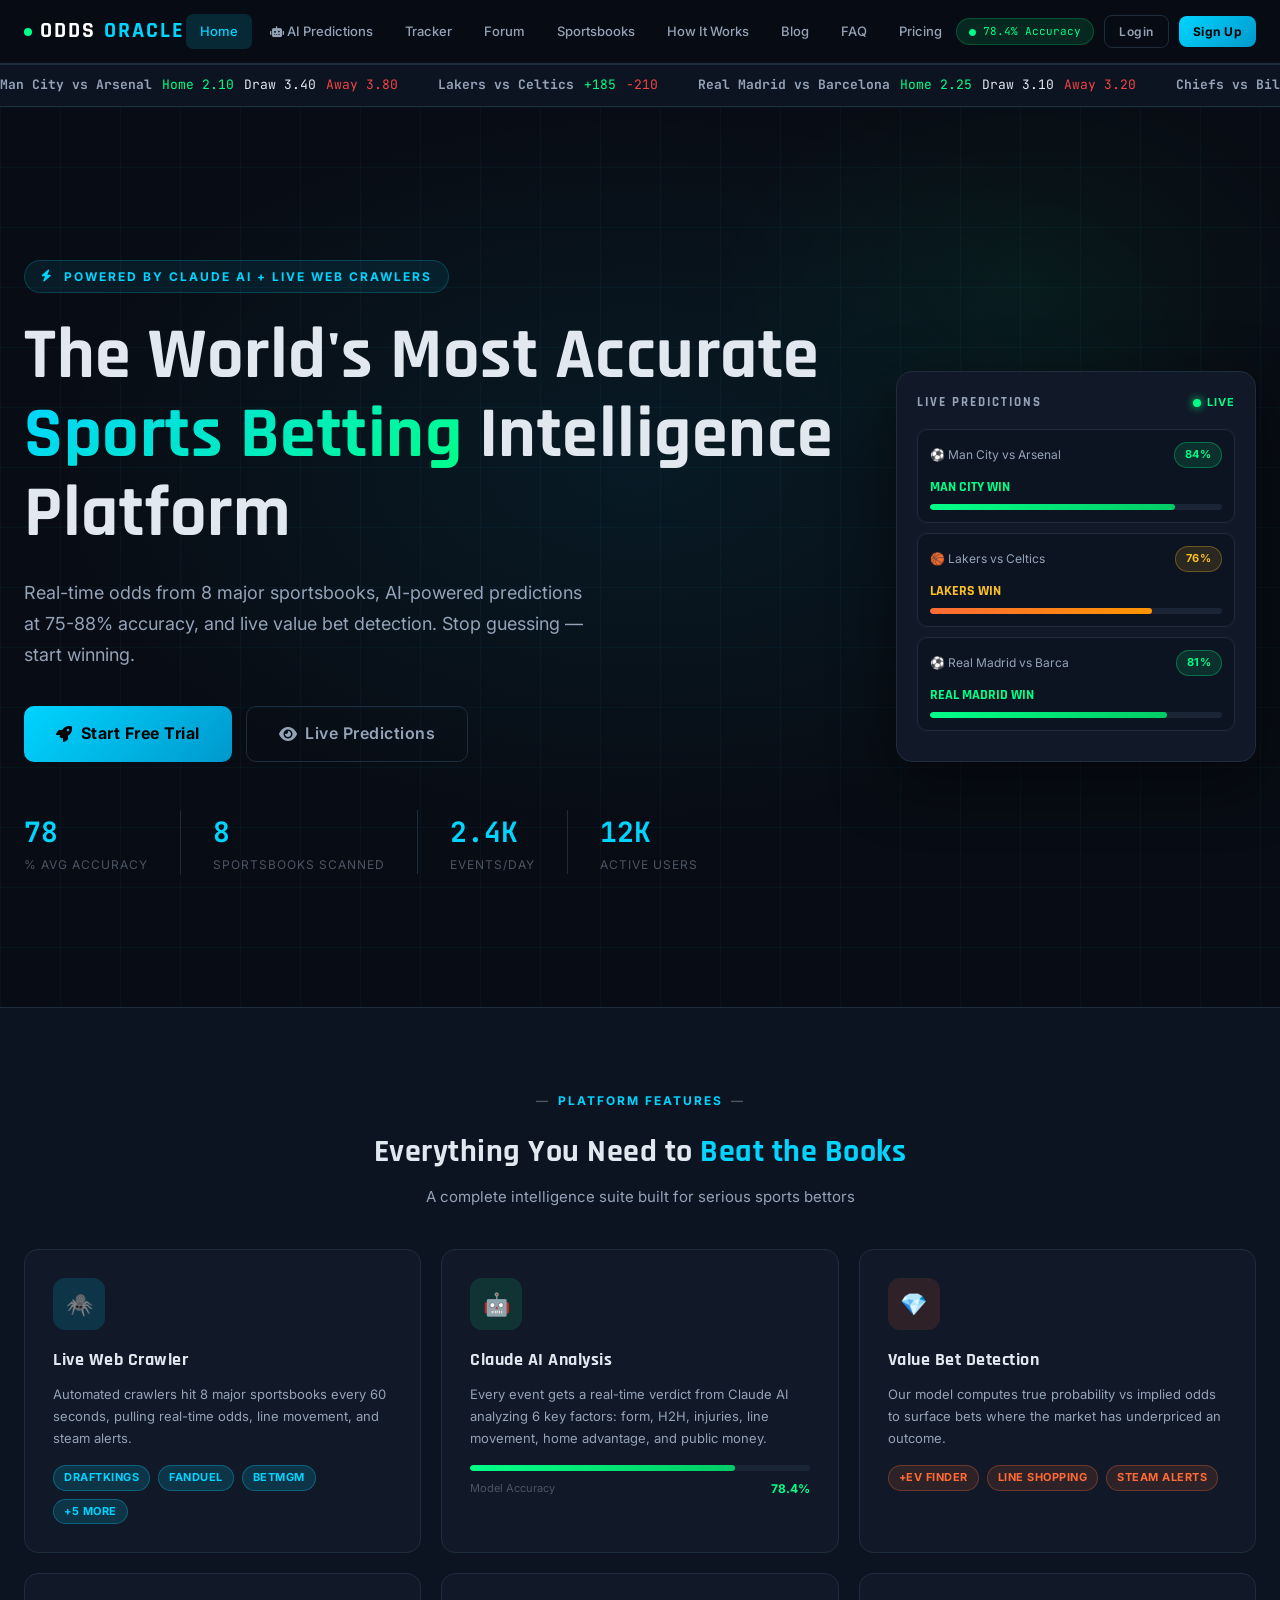
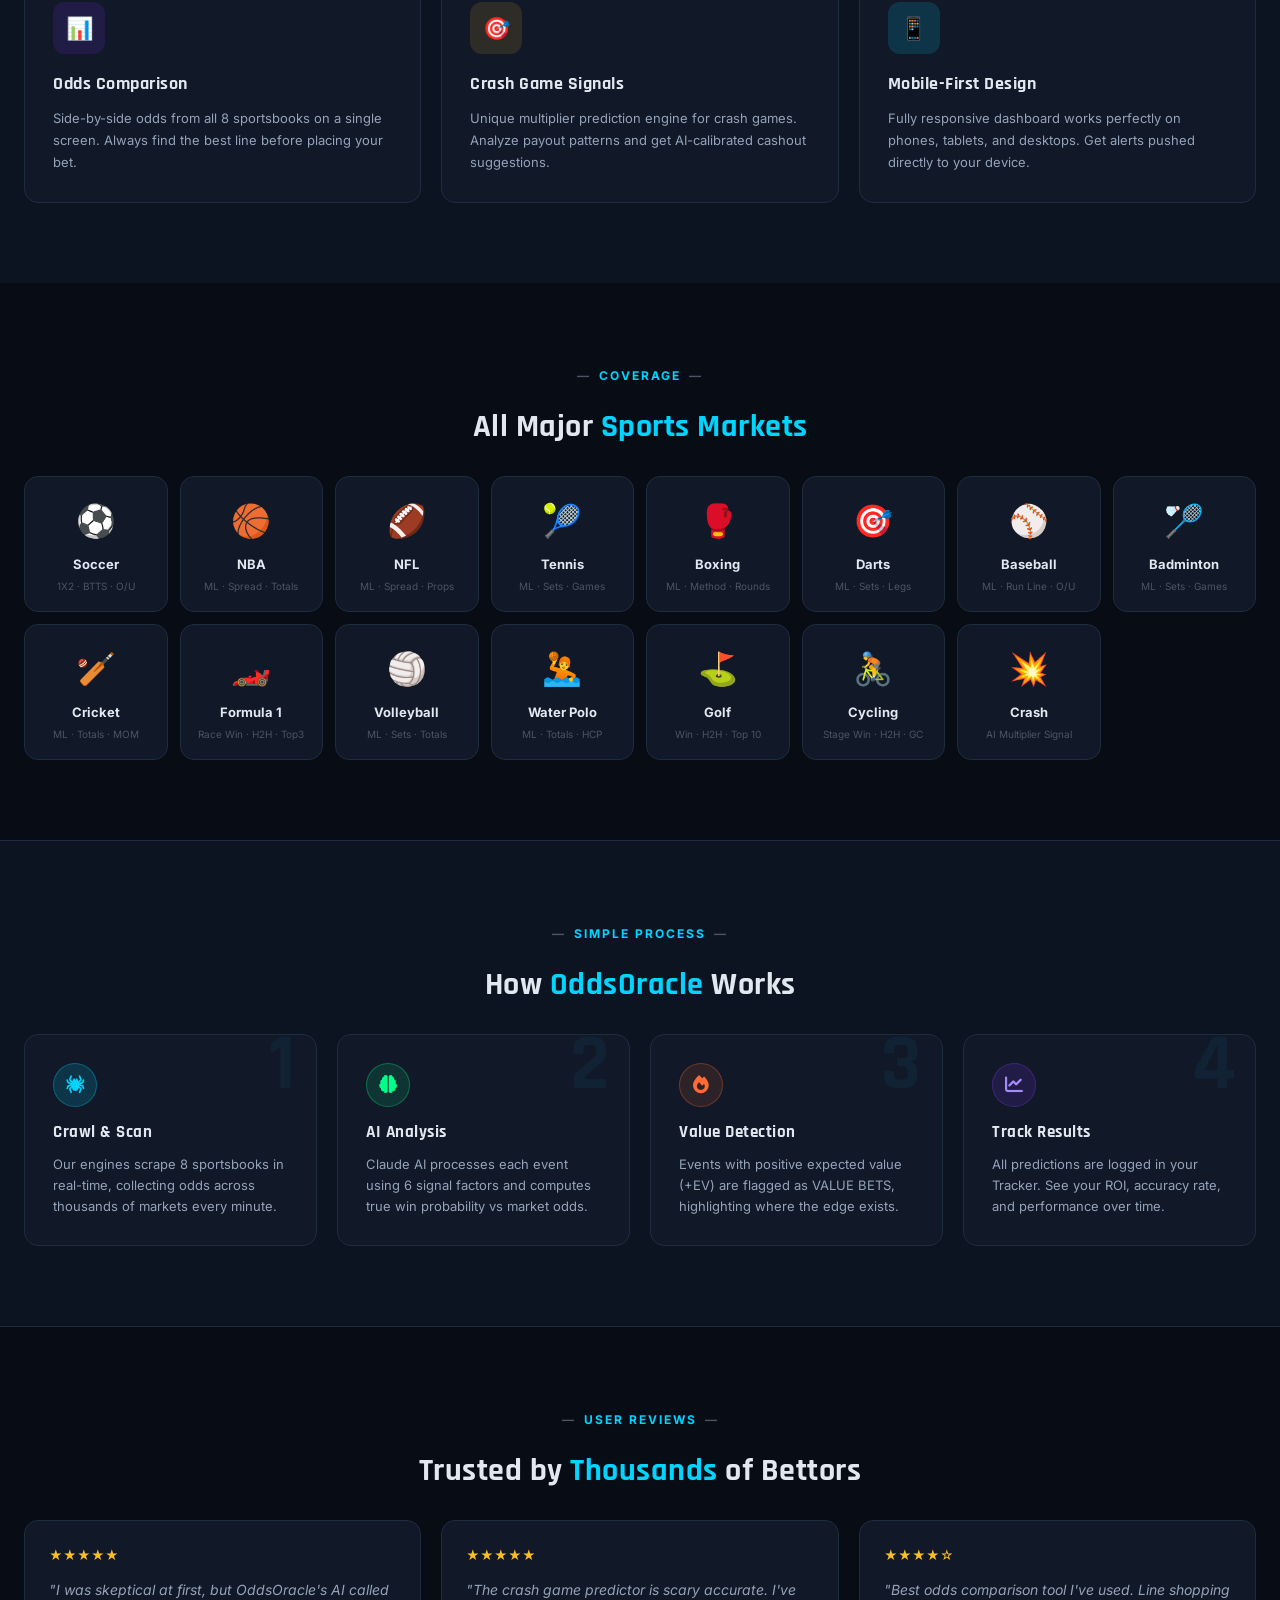
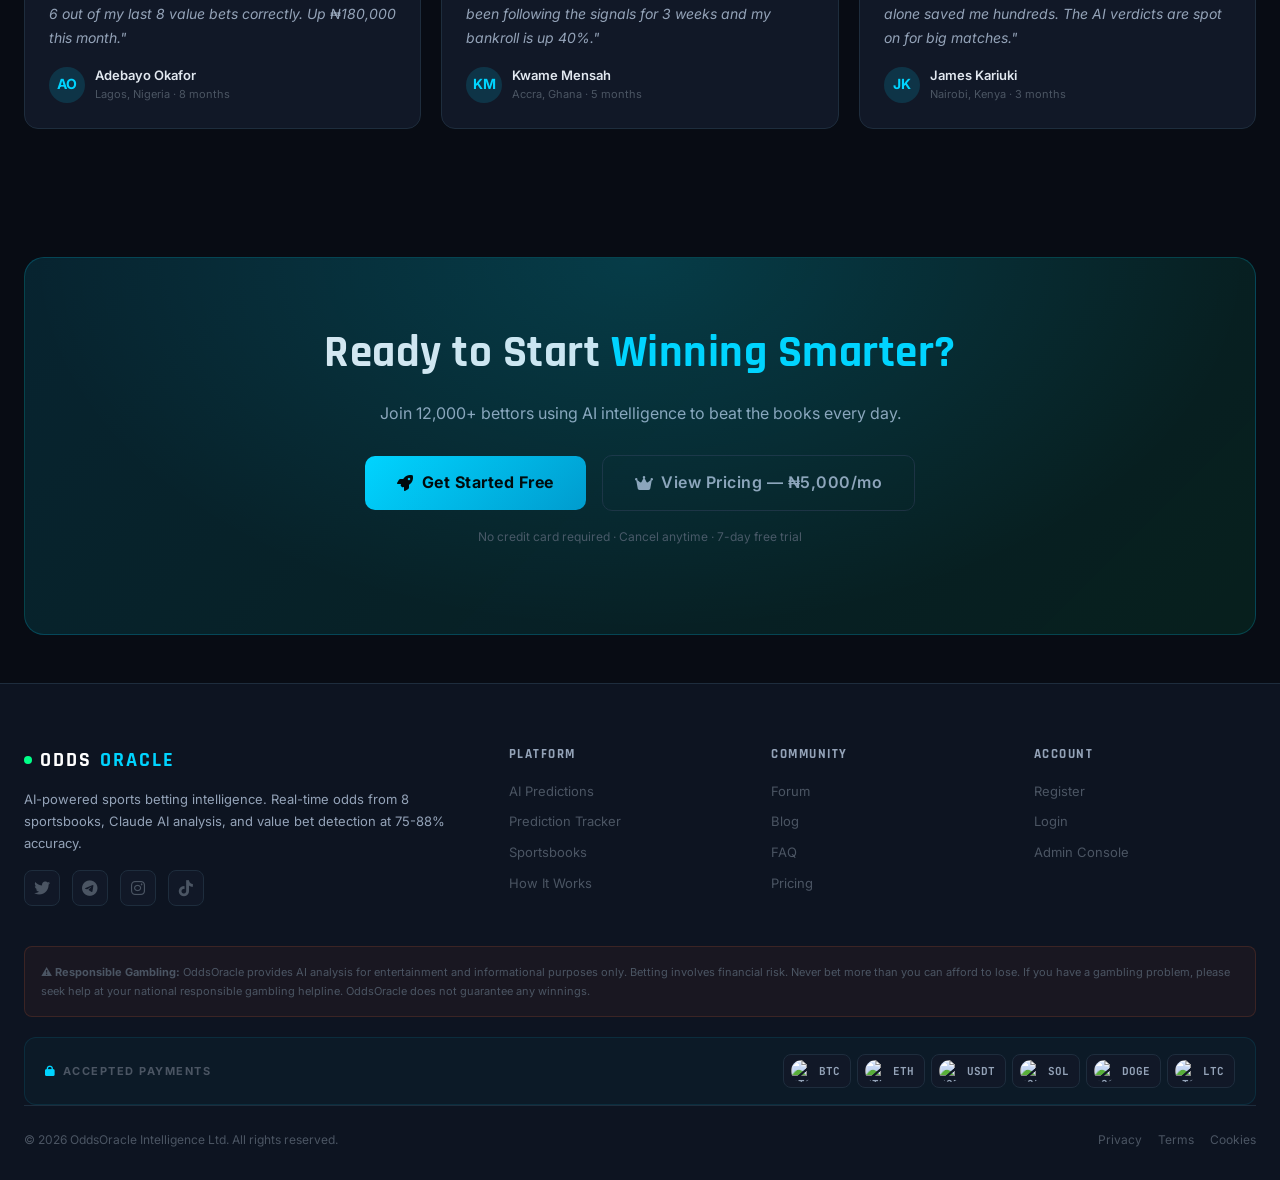
==== index.html @ 6434d341 "Initial release: OddsOracle AI Sports Betting Intelligence Dashboard Made-with: Cursor" ====
<!DOCTYPE html>
<html lang="en">
<head>
<meta charset="UTF-8"/>
<meta name="viewport" content="width=device-width, initial-scale=1.0"/>
<title>OddsOracle — AI Sports Betting Intelligence</title>
<link rel="stylesheet" href="css/style.css"/>
<link rel="stylesheet" href="https://cdnjs.cloudflare.com/ajax/libs/font-awesome/6.5.0/css/all.min.css"/>
<style>
/* Hero */
.hero { min-height: 100vh; display: flex; flex-direction: column; justify-content: center; padding: 80px 0 60px; position: relative; overflow: hidden; }
.hero-bg { position: absolute; inset: 0; background: radial-gradient(ellipse 70% 60% at 50% 40%, rgba(0,212,255,0.07) 0%, transparent 70%), radial-gradient(ellipse 40% 40% at 80% 20%, rgba(0,255,136,0.05) 0%, transparent 60%); pointer-events: none; }
.hero-grid-lines { position: absolute; inset: 0; background-image: linear-gradient(rgba(0,212,255,0.04) 1px, transparent 1px), linear-gradient(90deg, rgba(0,212,255,0.04) 1px, transparent 1px); background-size: 60px 60px; pointer-events: none; }
.hero-content { position: relative; z-index: 2; max-width: 820px; }
.hero-eyebrow { display: inline-flex; align-items: center; gap: 10px; padding: 6px 16px; background: rgba(0,212,255,0.08); border: 1px solid rgba(0,212,255,0.2); border-radius: 20px; font-size: 12px; font-weight: 700; letter-spacing: 2px; text-transform: uppercase; color: var(--accent-cyan); margin-bottom: 24px; }
.hero h1 { font-size: clamp(2.5rem, 7vw, 4.5rem); line-height: 1.1; margin-bottom: 24px; }
.hero h1 span { background: linear-gradient(135deg, var(--accent-cyan), var(--accent-green)); -webkit-background-clip: text; -webkit-text-fill-color: transparent; background-clip: text; }
.hero p { font-size: 18px; color: var(--text-secondary); max-width: 560px; margin-bottom: 36px; line-height: 1.7; }
.hero-actions { display: flex; gap: 14px; flex-wrap: wrap; }
.hero-stats { display: flex; gap: 32px; margin-top: 48px; flex-wrap: wrap; }
.hero-stat-val { font-family: 'JetBrains Mono', monospace; font-size: 28px; font-weight: 700; color: var(--accent-cyan); }
.hero-stat-lbl { font-size: 12px; color: var(--text-muted); text-transform: uppercase; letter-spacing: 1px; }
.hero-visual { position: absolute; right: -20px; top: 50%; transform: translateY(-50%); width: 480px; z-index: 1; }
@media (max-width: 1100px) { .hero-visual { display: none; } }

/* Live odds ticker card */
.odds-float-card { background: var(--bg-card); border: 1px solid var(--border); border-radius: 12px; padding: 16px; margin-bottom: 12px; }
.odds-float-card .match { font-size: 13px; font-weight: 600; margin-bottom: 8px; }
.odds-row { display: flex; gap: 8px; }
.odds-btn-mini { flex: 1; text-align: center; padding: 6px; border-radius: 6px; background: var(--bg-secondary); border: 1px solid var(--border); font-family: 'JetBrains Mono', monospace; font-size: 12px; cursor: pointer; transition: var(--transition); }
.odds-btn-mini.best { border-color: var(--accent-green); color: var(--accent-green); background: var(--accent-green-dim); }

/* Feature cards */
.feature-card { background: var(--bg-card); border: 1px solid var(--border); border-radius: 14px; padding: 28px; transition: var(--transition); }
.feature-card:hover { border-color: var(--accent-cyan); transform: translateY(-4px); box-shadow: 0 8px 30px rgba(0,212,255,0.1); }
.feature-icon { width: 52px; height: 52px; border-radius: 12px; display: flex; align-items: center; justify-content: center; font-size: 22px; margin-bottom: 16px; }
.feature-card h3 { font-size: 18px; margin-bottom: 8px; }
.feature-card p { font-size: 13px; color: var(--text-secondary); line-height: 1.7; }

/* How it works steps */
.step-card { background: var(--bg-card); border: 1px solid var(--border); border-radius: 14px; padding: 28px; position: relative; overflow: hidden; transition: var(--transition); }
.step-card:hover { border-color: var(--border-bright); }
.step-num { position: absolute; top: -10px; right: 20px; font-family: 'Rajdhani', sans-serif; font-size: 80px; font-weight: 700; color: rgba(0,212,255,0.06); line-height: 1; pointer-events: none; }
.step-card h3 { font-size: 17px; margin: 12px 0 8px; }
.step-card p { font-size: 13px; color: var(--text-secondary); }

/* Testimonials */
.testi-card { background: var(--bg-card); border: 1px solid var(--border); border-radius: 14px; padding: 24px; }
.testi-stars { color: var(--accent-yellow); font-size: 13px; margin-bottom: 12px; }
.testi-text { font-size: 14px; color: var(--text-secondary); line-height: 1.7; margin-bottom: 16px; font-style: italic; }
.testi-author { display: flex; align-items: center; gap: 10px; }
.testi-avatar { width: 36px; height: 36px; border-radius: 50%; display: flex; align-items: center; justify-content: center; font-size: 14px; font-weight: 700; background: var(--accent-cyan-dim); color: var(--accent-cyan); }
.testi-name { font-size: 13px; font-weight: 600; }
.testi-sub { font-size: 11px; color: var(--text-muted); }

/* CTA banner */
.cta-banner { background: linear-gradient(135deg, rgba(0,212,255,0.12), rgba(0,255,136,0.08)); border: 1px solid rgba(0,212,255,0.2); border-radius: 20px; padding: 60px 40px; text-align: center; position: relative; overflow: hidden; }
.cta-banner::before { content: ''; position: absolute; inset: 0; background: radial-gradient(ellipse at 50% 0%, rgba(0,212,255,0.15), transparent 70%); pointer-events: none; }
.cta-banner h2 { font-size: clamp(1.8rem, 4vw, 2.8rem); margin-bottom: 12px; }
.cta-banner p { color: var(--text-secondary); font-size: 16px; margin-bottom: 28px; }

/* ── Mobile responsive for homepage ── */
@media (max-width: 768px) {
  .hero { min-height: auto; padding: 80px 0 40px; }
  .hero p { font-size: 15px; }
  .hero-stats { gap: 16px; margin-top: 32px; }
  .hero-stat-val { font-size: 22px; }
  .hero-visual { display: none !important; }
  .cta-banner { padding: 40px 20px !important; border-radius: 14px; }
  .feature-card { padding: 20px; }
}
@media (max-width: 480px) {
  .hero { padding: 72px 0 32px; }
  .hero h1 { font-size: clamp(1.8rem, 8vw, 2.4rem); }
  .hero p { font-size: 14px; margin-bottom: 24px; }
  .hero-stats { grid-template-columns: repeat(2,1fr); display: grid; gap: 12px; margin-top: 24px; }
  .hero-stat-val { font-size: 20px; }
  .hero-stat-lbl { font-size: 10px; }
  .hero-eyebrow { font-size: 10px; padding: 5px 12px; }
  .cta-banner { padding: 28px 14px !important; }
  .feature-card { padding: 16px; }
  .feature-icon { width: 44px; height: 44px; font-size: 18px; }
  .feature-card h3 { font-size: 15px; }
  .step-card { padding: 20px; }
  .step-num { font-size: 60px; }
}
</style>
</head>
<body>

<!-- NAVBAR -->
<nav class="navbar">
  <div class="navbar-inner">
    <a href="index.html" class="logo"><div class="logo-dot"></div>ODDS<span>ORACLE</span></a>
    <div class="nav-links" id="navLinks">
      <a href="index.html" class="nav-link active">Home</a>
      <a href="predictions.html" class="nav-link"><i class="fa fa-robot" style="font-size:11px"></i> AI Predictions</a>
      <a href="tracker.html" class="nav-link">Tracker</a>
      <a href="forum.html" class="nav-link">Forum</a>
      <a href="sportsbooks.html" class="nav-link">Sportsbooks</a>
      <a href="how-it-works.html" class="nav-link">How It Works</a>
      <a href="blog.html" class="nav-link">Blog</a>
      <a href="faq.html" class="nav-link">FAQ</a>
      <div style="margin-top:8px;padding-top:8px;border-top:1px solid var(--border);display:flex;gap:8px;padding:10px 14px 4px" class="hide-desktop">
        <a href="login.html" class="btn btn-ghost btn-sm" style="flex:1;justify-content:center">Login</a>
        <a href="register.html" class="btn btn-primary btn-sm" style="flex:1;justify-content:center">Sign Up</a>
      </div>      <a href="payment.html" class="nav-link">Pricing</a>
    </div>
    <div class="nav-actions">
      <span class="nav-ticker"><i class="fa fa-circle" style="font-size:7px;color:var(--accent-green)"></i> 78.4% Accuracy</span>
      <a href="login.html" class="btn btn-ghost btn-sm">Login</a>
      <a href="register.html" class="btn btn-primary btn-sm">Sign Up</a>
      <div class="hamburger" id="hamburger"><span></span><span></span><span></span></div>
    </div>
  </div>
</nav>

<!-- LIVE TICKER -->
<div class="ticker-wrap" style="margin-top:64px">
  <div class="ticker-inner" id="ticker">
    <span class="ticker-item"><b style="color:var(--text-secondary)">Man City vs Arsenal</b> <span class="ticker-up">Home 2.10</span> <span>Draw 3.40</span> <span class="ticker-down">Away 3.80</span></span>
    <span class="ticker-item"><b style="color:var(--text-secondary)">Lakers vs Celtics</b> <span class="ticker-up">+185</span> <span class="ticker-down">-210</span></span>
    <span class="ticker-item"><b style="color:var(--text-secondary)">Real Madrid vs Barcelona</b> <span class="ticker-up">Home 2.25</span> <span>Draw 3.10</span> <span class="ticker-down">Away 3.20</span></span>
    <span class="ticker-item"><b style="color:var(--text-secondary)">Chiefs vs Bills</b> <span class="ticker-up">-145</span> <span class="ticker-down">+125</span></span>
    <span class="ticker-item"><b style="color:var(--text-secondary)">Djokovic vs Alcaraz</b> <span class="ticker-up">1.62</span> <span class="ticker-down">2.38</span></span>
    <span class="ticker-item">⚡ <span style="color:var(--accent-yellow)">VALUE BET DETECTED</span> Bayern Munich +220</span>
    <span class="ticker-item"><b style="color:var(--text-secondary)">Man City vs Arsenal</b> <span class="ticker-up">Home 2.10</span> <span>Draw 3.40</span> <span class="ticker-down">Away 3.80</span></span>
    <span class="ticker-item"><b style="color:var(--text-secondary)">Lakers vs Celtics</b> <span class="ticker-up">+185</span> <span class="ticker-down">-210</span></span>
  </div>
</div>

<!-- HERO -->
<section class="hero">
  <div class="hero-bg"></div>
  <div class="hero-grid-lines"></div>
  <div class="container" style="position:relative;z-index:2">
    <div style="display:grid;grid-template-columns:1fr auto;gap:60px;align-items:center">
      <div class="hero-content">
        <div class="hero-eyebrow"><i class="fa fa-bolt"></i> Powered by Claude AI + Live Web Crawlers</div>
        <h1>The World's Most Accurate <span>Sports Betting</span> Intelligence Platform</h1>
        <p>Real-time odds from 8 major sportsbooks, AI-powered predictions at 75-88% accuracy, and live value bet detection. Stop guessing — start winning.</p>
        <div class="hero-actions">
          <a href="register.html" class="btn btn-primary btn-lg"><i class="fa fa-rocket"></i> Start Free Trial</a>
          <a href="predictions.html" class="btn btn-ghost btn-lg"><i class="fa fa-eye"></i> Live Predictions</a>
        </div>
        <div class="hero-stats">
          <div>
            <div class="hero-stat-val" id="statAccuracy">78</div>
            <div class="hero-stat-lbl">% Avg Accuracy</div>
          </div>
          <div style="border-left:1px solid var(--border);padding-left:32px">
            <div class="hero-stat-val" id="statBooks">8</div>
            <div class="hero-stat-lbl">Sportsbooks Scanned</div>
          </div>
          <div style="border-left:1px solid var(--border);padding-left:32px">
            <div class="hero-stat-val" id="statEvents">2.4K</div>
            <div class="hero-stat-lbl">Events/Day</div>
          </div>
          <div style="border-left:1px solid var(--border);padding-left:32px">
            <div class="hero-stat-val" id="statUsers">12K</div>
            <div class="hero-stat-lbl">Active Users</div>
          </div>
        </div>
      </div>

      <!-- Mini dashboard preview -->
      <div style="width:360px;flex-shrink:0" class="reveal" id="heroVisual">
        <div style="background:var(--bg-card);border:1px solid var(--border);border-radius:16px;padding:20px;box-shadow:0 20px 60px rgba(0,0,0,0.5)">
          <div class="flex-between mb-16">
            <span style="font-family:'Rajdhani',sans-serif;font-size:13px;font-weight:700;letter-spacing:2px;color:var(--text-secondary)">LIVE PREDICTIONS</span>
            <span class="live-badge"><span class="live-dot"></span> LIVE</span>
          </div>
          <div id="miniPredictions">
            <!-- filled by JS -->
          </div>
        </div>
      </div>
    </div>
  </div>
</section>

<!-- FEATURES -->
<section class="section" style="background:var(--bg-secondary);border-top:1px solid var(--border)">
  <div class="container">
    <div class="text-center mb-24">
      <div class="hero-tag">Platform Features</div>
      <h2 class="section-title">Everything You Need to <span class="text-cyan">Beat the Books</span></h2>
      <p class="section-subtitle">A complete intelligence suite built for serious sports bettors</p>
    </div>
    <div class="grid-3 reveal">
      <div class="feature-card">
        <div class="feature-icon" style="background:var(--accent-cyan-dim);color:var(--accent-cyan)">🕷️</div>
        <h3>Live Web Crawler</h3>
        <p>Automated crawlers hit 8 major sportsbooks every 60 seconds, pulling real-time odds, line movement, and steam alerts.</p>
        <div class="mt-16 flex gap-8" style="flex-wrap:wrap">
          <span class="badge badge-cyan">DraftKings</span>
          <span class="badge badge-cyan">FanDuel</span>
          <span class="badge badge-cyan">BetMGM</span>
          <span class="badge badge-cyan">+5 more</span>
        </div>
      </div>
      <div class="feature-card">
        <div class="feature-icon" style="background:var(--accent-green-dim);color:var(--accent-green)">🤖</div>
        <h3>Claude AI Analysis</h3>
        <p>Every event gets a real-time verdict from Claude AI analyzing 6 key factors: form, H2H, injuries, line movement, home advantage, and public money.</p>
        <div class="mt-16"><div class="progress-track"><div class="progress-fill progress-green" style="width:78%"></div></div><div class="flex-between mt-8"><span style="font-size:11px;color:var(--text-muted)">Model Accuracy</span><span style="font-size:12px;font-weight:700;color:var(--accent-green)">78.4%</span></div></div>
      </div>
      <div class="feature-card">
        <div class="feature-icon" style="background:var(--accent-orange-dim);color:var(--accent-orange)">💎</div>
        <h3>Value Bet Detection</h3>
        <p>Our model computes true probability vs implied odds to surface bets where the market has underpriced an outcome.</p>
        <div class="mt-16 flex gap-8 flex-wrap">
          <span class="badge badge-orange">+EV Finder</span>
          <span class="badge badge-orange">Line Shopping</span>
          <span class="badge badge-orange">Steam Alerts</span>
        </div>
      </div>
      <div class="feature-card">
        <div class="feature-icon" style="background:rgba(124,58,237,0.15);color:#a78bfa">📊</div>
        <h3>Odds Comparison</h3>
        <p>Side-by-side odds from all 8 sportsbooks on a single screen. Always find the best line before placing your bet.</p>
      </div>
      <div class="feature-card">
        <div class="feature-icon" style="background:rgba(251,191,36,0.12);color:var(--accent-yellow)">🎯</div>
        <h3>Crash Game Signals</h3>
        <p>Unique multiplier prediction engine for crash games. Analyze payout patterns and get AI-calibrated cashout suggestions.</p>
      </div>
      <div class="feature-card">
        <div class="feature-icon" style="background:var(--accent-cyan-dim);color:var(--accent-cyan)">📱</div>
        <h3>Mobile-First Design</h3>
        <p>Fully responsive dashboard works perfectly on phones, tablets, and desktops. Get alerts pushed directly to your device.</p>
      </div>
    </div>
  </div>
</section>

<!-- SUPPORTED SPORTS -->
<section class="section">
  <div class="container">
    <div class="text-center mb-24">
      <div class="hero-tag">Coverage</div>
      <h2 class="section-title">All Major <span class="text-cyan">Sports Markets</span></h2>
    </div>
    <div style="display:grid;grid-template-columns:repeat(auto-fill,minmax(130px,1fr));gap:12px" class="reveal" id="sportsGrid"></div>
    <script>
    (function(){
      const sports = [
        { icon:'⚽', name:'Soccer',    markets:'1X2 · BTTS · O/U',    accent:'var(--accent-cyan)'   },
        { icon:'🏀', name:'NBA',       markets:'ML · Spread · Totals', accent:'var(--accent-cyan)'   },
        { icon:'🏈', name:'NFL',       markets:'ML · Spread · Props',  accent:'var(--accent-cyan)'   },
        { icon:'🎾', name:'Tennis',    markets:'ML · Sets · Games',    accent:'var(--accent-cyan)'   },
        { icon:'🥊', name:'Boxing',    markets:'ML · Method · Rounds', accent:'var(--accent-orange)' },
        { icon:'🎯', name:'Darts',     markets:'ML · Sets · Legs',     accent:'var(--accent-cyan)'   },
        { icon:'⚾', name:'Baseball',  markets:'ML · Run Line · O/U',  accent:'var(--accent-cyan)'   },
        { icon:'🏸', name:'Badminton', markets:'ML · Sets · Games',    accent:'var(--accent-green)'  },
        { icon:'🏏', name:'Cricket',   markets:'ML · Totals · MOM',    accent:'var(--accent-green)'  },
        { icon:'🏎️', name:'Formula 1', markets:'Race Win · H2H · Top3',accent:'var(--accent-orange)' },
        { icon:'🏐', name:'Volleyball',markets:'ML · Sets · Totals',   accent:'var(--accent-cyan)'   },
        { icon:'🤽', name:'Water Polo',markets:'ML · Totals · HCP',    accent:'var(--accent-cyan)'   },
        { icon:'⛳', name:'Golf',      markets:'Win · H2H · Top 10',   accent:'var(--accent-green)'  },
        { icon:'🚴', name:'Cycling',   markets:'Stage Win · H2H · GC', accent:'var(--accent-cyan)'   },
        { icon:'💥', name:'Crash',     markets:'AI Multiplier Signal', accent:'var(--accent-orange)' },
      ];
      const el = document.getElementById('sportsGrid');
      sports.forEach(s => {
        el.innerHTML += `<div class="sport-card-item" data-accent="${s.accent}"
          style="background:var(--bg-card);border:1px solid var(--border);border-radius:14px;
                 padding:18px 12px;text-align:center;cursor:default;
                 transition:all 0.28s cubic-bezier(0.34,1.56,0.64,1)"
          onmouseover="this.style.borderColor='${s.accent}';this.style.transform='translateY(-6px) scale(1.04)';this.style.boxShadow='0 14px 36px -8px '+('${s.accent}').replace(')',',0.28)').replace('var','rgba').replace('(--accent','(0,212,255');this.style.background='color-mix(in srgb,${s.accent} 6%,var(--bg-card))'"
          onmouseout="this.style.borderColor='var(--border)';this.style.transform='';this.style.boxShadow='';this.style.background='var(--bg-card)'">
          <div style="font-size:32px;margin-bottom:8px">${s.icon}</div>
          <div style="font-size:13px;font-weight:700;margin-bottom:4px">${s.name}</div>
          <div style="font-size:10px;color:var(--text-muted);line-height:1.4">${s.markets}</div>
        </div>`;
      });
    })();
    </script>
  </div>
</section>

<!-- HOW IT WORKS -->
<section class="section" style="background:var(--bg-secondary);border-top:1px solid var(--border);border-bottom:1px solid var(--border)">
  <div class="container">
    <div class="text-center mb-24">
      <div class="hero-tag">Simple Process</div>
      <h2 class="section-title">How <span class="text-cyan">OddsOracle</span> Works</h2>
    </div>
    <div class="grid-4 reveal">
      <div class="step-card">
        <div class="step-num">1</div>
        <div class="icon-circle icon-cyan"><i class="fa fa-spider"></i></div>
        <h3>Crawl & Scan</h3>
        <p>Our engines scrape 8 sportsbooks in real-time, collecting odds across thousands of markets every minute.</p>
      </div>
      <div class="step-card">
        <div class="step-num">2</div>
        <div class="icon-circle icon-green"><i class="fa fa-brain"></i></div>
        <h3>AI Analysis</h3>
        <p>Claude AI processes each event using 6 signal factors and computes true win probability vs market odds.</p>
      </div>
      <div class="step-card">
        <div class="step-num">3</div>
        <div class="icon-circle icon-orange"><i class="fa fa-fire"></i></div>
        <h3>Value Detection</h3>
        <p>Events with positive expected value (+EV) are flagged as VALUE BETS, highlighting where the edge exists.</p>
      </div>
      <div class="step-card">
        <div class="step-num">4</div>
        <div class="icon-circle icon-purple"><i class="fa fa-chart-line"></i></div>
        <h3>Track Results</h3>
        <p>All predictions are logged in your Tracker. See your ROI, accuracy rate, and performance over time.</p>
      </div>
    </div>
  </div>
</section>

<!-- TESTIMONIALS -->
<section class="section">
  <div class="container">
    <div class="text-center mb-24">
      <div class="hero-tag">User Reviews</div>
      <h2 class="section-title">Trusted by <span class="text-cyan">Thousands</span> of Bettors</h2>
    </div>
    <div class="grid-3 reveal">
      <div class="testi-card">
        <div class="testi-stars">★★★★★</div>
        <p class="testi-text">"I was skeptical at first, but OddsOracle's AI called 6 out of my last 8 value bets correctly. Up ₦180,000 this month."</p>
        <div class="testi-author"><div class="testi-avatar">AO</div><div><div class="testi-name">Adebayo Okafor</div><div class="testi-sub">Lagos, Nigeria · 8 months</div></div></div>
      </div>
      <div class="testi-card">
        <div class="testi-stars">★★★★★</div>
        <p class="testi-text">"The crash game predictor is scary accurate. I've been following the signals for 3 weeks and my bankroll is up 40%."</p>
        <div class="testi-author"><div class="testi-avatar">KM</div><div><div class="testi-name">Kwame Mensah</div><div class="testi-sub">Accra, Ghana · 5 months</div></div></div>
      </div>
      <div class="testi-card">
        <div class="testi-stars">★★★★☆</div>
        <p class="testi-text">"Best odds comparison tool I've used. Line shopping alone saved me hundreds. The AI verdicts are spot on for big matches."</p>
        <div class="testi-author"><div class="testi-avatar">JK</div><div><div class="testi-name">James Kariuki</div><div class="testi-sub">Nairobi, Kenya · 3 months</div></div></div>
      </div>
    </div>
  </div>
</section>

<!-- CTA -->
<section class="section-sm">
  <div class="container">
    <div class="cta-banner reveal">
      <h2>Ready to Start <span class="text-cyan">Winning Smarter?</span></h2>
      <p>Join 12,000+ bettors using AI intelligence to beat the books every day.</p>
      <div class="flex-center gap-16" style="flex-wrap:wrap">
        <a href="register.html" class="btn btn-primary btn-lg"><i class="fa fa-rocket"></i> Get Started Free</a>
        <a href="payment.html" class="btn btn-ghost btn-lg"><i class="fa fa-crown"></i> View Pricing — ₦5,000/mo</a>
      </div>
      <p style="font-size:12px;color:var(--text-muted);margin-top:16px">No credit card required · Cancel anytime · 7-day free trial</p>
    </div>
  </div>
</section>

<!-- FOOTER -->
<footer>
  <div class="container">
    <div class="footer-grid">
      <div class="footer-brand">
        <div class="logo" style="font-size:20px;margin-bottom:12px"><div class="logo-dot"></div>ODDS<span>ORACLE</span></div>
        <p>AI-powered sports betting intelligence. Real-time odds from 8 sportsbooks, Claude AI analysis, and value bet detection at 75-88% accuracy.</p>
        <!-- Social icons -->
        <div class="flex gap-12 mt-16" style="flex-wrap:wrap">
          <a href="#" class="footer-social-icon" title="Twitter / X" style="--sc:#1DA1F2"><i class="fab fa-twitter"></i></a>
          <a href="#" class="footer-social-icon" title="Telegram" style="--sc:#229ED9"><i class="fab fa-telegram"></i></a>
          <a href="#" class="footer-social-icon" title="Instagram" style="--sc:#E1306C"><i class="fab fa-instagram"></i></a>
          <a href="#" class="footer-social-icon" title="TikTok" style="--sc:#ff0050"><i class="fab fa-tiktok"></i></a>
        </div>
      </div>
      <div class="footer-col">
        <h4>Platform</h4>
        <a href="predictions.html">AI Predictions</a>
        <a href="tracker.html">Prediction Tracker</a>
        <a href="sportsbooks.html">Sportsbooks</a>
        <a href="how-it-works.html">How It Works</a>
      </div>
      <div class="footer-col">
        <h4>Community</h4>
        <a href="forum.html">Forum</a>
        <a href="blog.html">Blog</a>
        <a href="faq.html">FAQ</a>
        <a href="payment.html">Pricing</a>
      </div>
      <div class="footer-col">
        <h4>Account</h4>
        <a href="register.html">Register</a>
        <a href="login.html">Login</a>
        <a href="admin/index.html">Admin Console</a>
      </div>
    </div>
    <div class="disclaimer">⚠️ <strong>Responsible Gambling:</strong> OddsOracle provides AI analysis for entertainment and informational purposes only. Betting involves financial risk. Never bet more than you can afford to lose. If you have a gambling problem, please seek help at your national responsible gambling helpline. OddsOracle does not guarantee any winnings.</div>

    <!-- Crypto payment strip -->
    <div class="footer-crypto-strip">
      <span class="footer-crypto-label"><i class="fa fa-lock" style="color:var(--accent-cyan);margin-right:6px"></i>Accepted Payments</span>
      <div class="footer-crypto-coins">
        <div class="crypto-coin" title="Bitcoin (BTC)">
          <img src="https://unpkg.com/cryptocurrency-icons@0.18.1/svg/color/btc.svg" width="22" height="22" alt="BTC"/>
          <span>BTC</span>
        </div>
        <div class="crypto-coin" title="Ethereum (ETH)">
          <img src="https://unpkg.com/cryptocurrency-icons@0.18.1/svg/color/eth.svg" width="22" height="22" alt="ETH"/>
          <span>ETH</span>
        </div>
        <div class="crypto-coin" title="Tether (USDT)">
          <img src="https://unpkg.com/cryptocurrency-icons@0.18.1/svg/color/usdt.svg" width="22" height="22" alt="USDT"/>
          <span>USDT</span>
        </div>
        <div class="crypto-coin" title="Solana (SOL)">
          <img src="https://unpkg.com/cryptocurrency-icons@0.18.1/svg/color/sol.svg" width="22" height="22" alt="SOL"/>
          <span>SOL</span>
        </div>
        <div class="crypto-coin" title="Dogecoin (DOGE)">
          <img src="https://unpkg.com/cryptocurrency-icons@0.18.1/svg/color/doge.svg" width="22" height="22" alt="DOGE"/>
          <span>DOGE</span>
        </div>
        <div class="crypto-coin" title="Litecoin (LTC)">
          <img src="https://unpkg.com/cryptocurrency-icons@0.18.1/svg/color/ltc.svg" width="22" height="22" alt="LTC"/>
          <span>LTC</span>
        </div>
      </div>
    </div>

    <div class="footer-bottom">
      <p>© 2026 OddsOracle Intelligence Ltd. All rights reserved.</p>
      <div class="flex gap-16"><a href="#" style="font-size:12px;color:var(--text-muted)">Privacy</a><a href="#" style="font-size:12px;color:var(--text-muted)">Terms</a><a href="#" style="font-size:12px;color:var(--text-muted)">Cookies</a></div>
    </div>
  </div>
</footer>

<script src="js/main.js"></script>
<script>
// Mini predictions preview
const miniData = [
  { match:'Man City vs Arsenal', pred:'MAN CITY WIN', conf:84, sport:'⚽' },
  { match:'Lakers vs Celtics', pred:'LAKERS WIN', conf:76, sport:'🏀' },
  { match:'Real Madrid vs Barca', pred:'REAL MADRID WIN', conf:81, sport:'⚽' },
];
const miniEl = document.getElementById('miniPredictions');
if (miniEl) {
  miniData.forEach((d, i) => {
    const cc = d.conf >= 80 ? 'var(--accent-green)' : 'var(--accent-yellow)';
    miniEl.innerHTML += `
    <div style="background:var(--bg-secondary);border:1px solid var(--border);border-radius:10px;padding:12px;margin-bottom:10px">
      <div style="display:flex;align-items:center;justify-content:space-between;margin-bottom:8px">
        <span style="font-size:12px;color:var(--text-secondary)">${d.sport} ${d.match}</span>
        <span class="badge badge-${d.conf>=80?'green':'yellow'}">${d.conf}%</span>
      </div>
      <div style="font-family:'Rajdhani',sans-serif;font-size:14px;font-weight:700;color:${cc};margin-bottom:6px">${d.pred}</div>
      <div class="progress-track"><div class="progress-fill ${d.conf>=80?'progress-green':'progress-orange'}" style="width:${d.conf}%"></div></div>
    </div>`;
  });
}

// Refresh mini predictions periodically
let predRefreshCount = 0;
setInterval(() => {
  if (!miniEl) return;
  predRefreshCount++;
  const idx = Math.floor(Math.random() * 3);
  const cards = miniEl.querySelectorAll('div > div');
  if (cards.length) {
    const el = cards[idx % cards.length];
    if (el) el.style.animation = 'none';
  }
}, 5000);
</script>
</body>
</html>
---- css/style.css ----
/* ============================================================
   OddsOracle — Shared Design System
   Dark Cyberpunk Sports Betting Intelligence Dashboard
   ============================================================ */

@import url('https://fonts.googleapis.com/css2?family=Rajdhani:wght@400;500;600;700&family=Inter:wght@300;400;500;600;700&family=JetBrains+Mono:wght@400;500;700&display=swap');

:root {
  --bg-primary: #080c14;
  --bg-secondary: #0d1421;
  --bg-card: #111827;
  --bg-card2: #0f1923;
  --bg-hover: #1a2535;
  --accent-cyan: #00d4ff;
  --accent-cyan-dim: rgba(0, 212, 255, 0.15);
  --accent-green: #00ff88;
  --accent-green-dim: rgba(0, 255, 136, 0.12);
  --accent-orange: #ff6b35;
  --accent-orange-dim: rgba(255, 107, 53, 0.12);
  --accent-purple: #7c3aed;
  --accent-yellow: #fbbf24;
  --text-primary: #e2e8f0;
  --text-secondary: #94a3b8;
  --text-muted: #4b5563;
  --border: #1e2d3d;
  --border-bright: #2d4a6b;
  --glow-cyan: 0 0 20px rgba(0, 212, 255, 0.3);
  --glow-green: 0 0 20px rgba(0, 255, 136, 0.3);
  --radius: 10px;
  --radius-lg: 16px;
  --transition: all 0.25s ease;
}

*, *::before, *::after { box-sizing: border-box; margin: 0; padding: 0; }

html { scroll-behavior: smooth; -webkit-text-size-adjust: 100%; }

body {
  background: var(--bg-primary);
  color: var(--text-primary);
  font-family: 'Inter', sans-serif;
  font-size: 15px;
  line-height: 1.6;
  min-height: 100vh;
  overflow-x: hidden;
}

/* ---- Scrollbar ---- */
::-webkit-scrollbar { width: 6px; height: 6px; }
::-webkit-scrollbar-track { background: var(--bg-secondary); }
::-webkit-scrollbar-thumb { background: var(--border-bright); border-radius: 3px; }
::-webkit-scrollbar-thumb:hover { background: var(--accent-cyan); }

/* ---- Typography ---- */
h1, h2, h3, h4, h5 { font-family: 'Rajdhani', sans-serif; font-weight: 700; letter-spacing: 0.5px; }
.mono { font-family: 'JetBrains Mono', monospace; }

a { color: var(--accent-cyan); text-decoration: none; transition: var(--transition); }
a:hover { color: #fff; }

/* ---- Grid & Layout ---- */
.container { max-width: 1280px; margin: 0 auto; padding: 0 24px; }
.grid-2 { display: grid; grid-template-columns: repeat(2, 1fr); gap: 20px; }
.grid-3 { display: grid; grid-template-columns: repeat(3, 1fr); gap: 20px; }
.grid-4 { display: grid; grid-template-columns: repeat(4, 1fr); gap: 20px; }
.flex { display: flex; }
.flex-center { display: flex; align-items: center; justify-content: center; }
.flex-between { display: flex; align-items: center; justify-content: space-between; }
.gap-8 { gap: 8px; }
.gap-12 { gap: 12px; }
.gap-16 { gap: 16px; }
.gap-24 { gap: 24px; }

/* ---- Cards ---- */
.card {
  background: var(--bg-card);
  border: 1px solid var(--border);
  border-radius: var(--radius);
  padding: 20px;
  transition: var(--transition);
}
.card:hover { border-color: var(--border-bright); }
.card-glow:hover { box-shadow: var(--glow-cyan); border-color: var(--accent-cyan); }
.card-header { display: flex; align-items: center; justify-content: space-between; margin-bottom: 16px; }
.card-title { font-family: 'Rajdhani', sans-serif; font-size: 13px; font-weight: 600; letter-spacing: 2px; text-transform: uppercase; color: var(--text-secondary); }

/* ---- Buttons ---- */
.btn {
  display: inline-flex; align-items: center; gap: 8px;
  padding: 10px 20px; border-radius: 8px; font-size: 14px; font-weight: 600;
  cursor: pointer; border: none; transition: var(--transition); white-space: nowrap; letter-spacing: 0.5px;
}
.btn-primary {
  background: linear-gradient(135deg, var(--accent-cyan), #0099cc);
  color: #000; font-weight: 700;
}
.btn-primary:hover { box-shadow: var(--glow-cyan); transform: translateY(-1px); color: #000; }
.btn-ghost { background: transparent; border: 1px solid var(--border); color: var(--text-secondary); }
.btn-ghost:hover { border-color: var(--accent-cyan); color: var(--accent-cyan); background: var(--accent-cyan-dim); }
.btn-green { background: linear-gradient(135deg, var(--accent-green), #00cc66); color: #000; font-weight: 700; }
.btn-green:hover { box-shadow: var(--glow-green); transform: translateY(-1px); color: #000; }
.btn-danger { background: rgba(239, 68, 68, 0.15); border: 1px solid rgba(239, 68, 68, 0.3); color: #ef4444; }
.btn-danger:hover { background: rgba(239, 68, 68, 0.25); }
.btn-sm { padding: 6px 14px; font-size: 12px; }
.btn-lg { padding: 14px 32px; font-size: 16px; border-radius: 10px; }

/* ---- Badges ---- */
.badge {
  display: inline-flex; align-items: center; gap: 4px;
  padding: 3px 10px; border-radius: 20px; font-size: 11px; font-weight: 700;
  letter-spacing: 0.5px; text-transform: uppercase;
}
.badge-cyan { background: var(--accent-cyan-dim); color: var(--accent-cyan); border: 1px solid rgba(0,212,255,0.3); }
.badge-green { background: var(--accent-green-dim); color: var(--accent-green); border: 1px solid rgba(0,255,136,0.3); }
.badge-orange { background: var(--accent-orange-dim); color: var(--accent-orange); border: 1px solid rgba(255,107,53,0.3); }
.badge-red { background: rgba(239,68,68,0.12); color: #ef4444; border: 1px solid rgba(239,68,68,0.3); }
.badge-purple { background: rgba(124,58,237,0.15); color: #a78bfa; border: 1px solid rgba(124,58,237,0.3); }
.badge-yellow { background: rgba(251,191,36,0.12); color: var(--accent-yellow); border: 1px solid rgba(251,191,36,0.3); }

/* ---- Navigation ---- */
.navbar {
  position: fixed; top: 0; left: 0; right: 0; z-index: 1000;
  background: rgba(8, 12, 20, 0.95); backdrop-filter: blur(20px);
  border-bottom: 1px solid var(--border);
  height: 64px;
}
.navbar-inner {
  max-width: 1400px; margin: 0 auto; padding: 0 24px;
  height: 100%; display: flex; align-items: center; justify-content: space-between;
}
.logo {
  font-family: 'Rajdhani', sans-serif; font-size: 22px; font-weight: 700;
  color: #fff; letter-spacing: 2px; display: flex; align-items: center; gap: 8px;
}
.logo span { color: var(--accent-cyan); }
.logo-dot { width: 8px; height: 8px; background: var(--accent-green); border-radius: 50%; animation: pulse 2s infinite; }
.nav-links { display: flex; align-items: center; gap: 4px; }
.nav-link {
  padding: 7px 14px; border-radius: 7px; font-size: 13px; font-weight: 500;
  color: var(--text-secondary); transition: var(--transition); white-space: nowrap;
}
.nav-link:hover, .nav-link.active { color: var(--accent-cyan); background: var(--accent-cyan-dim); }
.nav-actions { display: flex; align-items: center; gap: 10px; }
.nav-ticker {
  font-family: 'JetBrains Mono', monospace; font-size: 11px; color: var(--accent-green);
  background: var(--accent-green-dim); padding: 4px 12px; border-radius: 20px;
  border: 1px solid rgba(0,255,136,0.2); white-space: nowrap;
}
.hamburger { display: none; flex-direction: column; gap: 5px; cursor: pointer; padding: 8px; }
.hamburger span { display: block; width: 22px; height: 2px; background: var(--text-secondary); border-radius: 2px; transition: var(--transition); }

/* ---- Page Header ---- */
.page-hero {
  padding: 120px 0 60px;
  background: radial-gradient(ellipse 80% 50% at 50% -10%, rgba(0,212,255,0.08) 0%, transparent 70%);
  text-align: center;
}
.page-hero h1 { font-size: clamp(2rem, 5vw, 3.5rem); margin-bottom: 16px; }
.page-hero p { font-size: 17px; color: var(--text-secondary); max-width: 600px; margin: 0 auto 30px; }
.hero-tag {
  display: inline-flex; align-items: center; gap: 8px;
  font-size: 12px; font-weight: 700; letter-spacing: 2px; text-transform: uppercase;
  color: var(--accent-cyan); margin-bottom: 16px;
}
.hero-tag::before, .hero-tag::after { content: '—'; color: var(--text-muted); }

/* ---- Progress Bars ---- */
.progress-track { background: #1a2535; border-radius: 10px; height: 6px; overflow: hidden; }
.progress-fill { height: 100%; border-radius: 10px; transition: width 0.6s ease; }
.progress-cyan { background: linear-gradient(90deg, var(--accent-cyan), #0099ff); }
.progress-green { background: linear-gradient(90deg, var(--accent-green), #00cc66); }
.progress-orange { background: linear-gradient(90deg, var(--accent-orange), #ff9500); }

/* ---- Forms ---- */
.form-group { margin-bottom: 20px; }
.form-label { display: block; font-size: 12px; font-weight: 600; letter-spacing: 1px; text-transform: uppercase; color: var(--text-secondary); margin-bottom: 8px; }
.form-input {
  width: 100%; padding: 12px 16px; background: var(--bg-card2);
  border: 1px solid var(--border); border-radius: 8px; color: var(--text-primary);
  font-size: 14px; font-family: 'Inter', sans-serif; transition: var(--transition);
}
.form-input:focus { outline: none; border-color: var(--accent-cyan); box-shadow: 0 0 0 3px rgba(0,212,255,0.1); }
.form-input::placeholder { color: var(--text-muted); }
.form-select { appearance: none; background-image: url("data:image/svg+xml,%3Csvg xmlns='http://www.w3.org/2000/svg' width='12' height='8' viewBox='0 0 12 8'%3E%3Cpath d='M1 1l5 5 5-5' stroke='%2364748b' stroke-width='1.5' fill='none'/%3E%3C/svg%3E"); background-repeat: no-repeat; background-position: right 12px center; padding-right: 36px; cursor: pointer; }

/* ---- Tables ---- */
.table-wrap { overflow-x: auto; }
table { width: 100%; border-collapse: collapse; }
thead th { padding: 12px 16px; text-align: left; font-size: 11px; font-weight: 700; letter-spacing: 1.5px; text-transform: uppercase; color: var(--text-muted); border-bottom: 1px solid var(--border); white-space: nowrap; }
tbody td { padding: 14px 16px; border-bottom: 1px solid rgba(30,45,61,0.5); font-size: 13px; vertical-align: middle; }
tbody tr:hover { background: var(--bg-hover); }
tbody tr:last-child td { border-bottom: none; }

/* ---- Tabs ---- */
.tabs { display: flex; gap: 4px; background: var(--bg-secondary); padding: 4px; border-radius: 10px; border: 1px solid var(--border); }
.tab-btn {
  padding: 8px 18px; border-radius: 7px; font-size: 13px; font-weight: 600;
  color: var(--text-muted); cursor: pointer; border: none; background: transparent;
  transition: var(--transition); white-space: nowrap; letter-spacing: 0.3px;
}
.tab-btn.active { background: var(--accent-cyan-dim); color: var(--accent-cyan); }
.tab-btn:hover:not(.active) { color: var(--text-secondary); background: var(--bg-hover); }

/* ---- Stats Row ---- */
.stats-bar {
  display: flex; gap: 2px; background: var(--bg-secondary);
  border: 1px solid var(--border); border-radius: 12px; overflow: hidden;
}
.stat-item { flex: 1; padding: 16px; text-align: center; border-right: 1px solid var(--border); }
.stat-item:last-child { border-right: none; }
.stat-val { font-family: 'JetBrains Mono', monospace; font-size: 22px; font-weight: 700; color: var(--accent-cyan); }
.stat-lbl { font-size: 11px; color: var(--text-muted); text-transform: uppercase; letter-spacing: 1px; margin-top: 2px; }

/* ---- Confidence Meter ---- */
.conf-bar { height: 8px; background: #1a2535; border-radius: 4px; overflow: hidden; margin-top: 6px; }
.conf-fill { height: 100%; border-radius: 4px; transition: width 1s ease; }
.conf-high { background: linear-gradient(90deg, var(--accent-green), #00cc66); }
.conf-mid { background: linear-gradient(90deg, var(--accent-yellow), #f59e0b); }
.conf-low { background: linear-gradient(90deg, var(--accent-orange), #ef4444); }

/* ---- Live Dot ---- */
.live-dot { width: 8px; height: 8px; border-radius: 50%; background: var(--accent-green); box-shadow: 0 0 8px var(--accent-green); animation: pulse 1.5s infinite; display: inline-block; }
.live-badge { display: inline-flex; align-items: center; gap: 6px; font-size: 11px; font-weight: 700; color: var(--accent-green); letter-spacing: 1px; }

/* ---- Section ---- */
.section { padding: 80px 0; }
.section-sm { padding: 48px 0; }
.section-title { font-size: 2rem; margin-bottom: 8px; }
.section-subtitle { color: var(--text-secondary); margin-bottom: 40px; }

/* ---- Toast ---- */
.toast {
  position: fixed; bottom: 24px; right: 24px; z-index: 9999;
  background: var(--bg-card); border: 1px solid var(--accent-cyan);
  border-radius: 10px; padding: 14px 20px; max-width: 320px;
  box-shadow: var(--glow-cyan); font-size: 13px; animation: slideUp 0.3s ease;
}

/* ---- Animations ---- */
@keyframes pulse { 0%,100% { opacity:1; } 50% { opacity:0.4; } }
@keyframes spin { to { transform: rotate(360deg); } }
@keyframes slideUp { from { transform: translateY(20px); opacity: 0; } to { transform: translateY(0); opacity: 1; } }
@keyframes fadeIn { from { opacity: 0; } to { opacity: 1; } }
@keyframes scanLine { 0% { top: 0; } 100% { top: 100%; } }
@keyframes glitch {
  0%,100% { clip-path: inset(0 0 95% 0); } 10% { clip-path: inset(30% 0 50% 0); }
  20% { clip-path: inset(70% 0 10% 0); } 30% { clip-path: inset(10% 0 80% 0); }
  40% { clip-path: inset(60% 0 30% 0); } 50% { clip-path: inset(40% 0 55% 0); }
  60% { clip-path: inset(80% 0 5% 0); } 70% { clip-path: inset(15% 0 75% 0); }
  80% { clip-path: inset(50% 0 40% 0); } 90% { clip-path: inset(25% 0 65% 0); }
}
@keyframes float { 0%,100% { transform: translateY(0); } 50% { transform: translateY(-8px); } }
@keyframes ticker { 0% { transform: translateX(100%); } 100% { transform: translateX(-100%); } }
@keyframes blink { 0%,100% { opacity:1; } 50% { opacity:0; } }

.animate-fade { animation: fadeIn 0.5s ease; }
.animate-float { animation: float 4s ease-in-out infinite; }

/* ---- Footer ---- */
footer {
  background: var(--bg-secondary); border-top: 1px solid var(--border);
  padding: 60px 0 30px;
}
.footer-grid { display: grid; grid-template-columns: 2fr 1fr 1fr 1fr; gap: 40px; margin-bottom: 40px; }
.footer-brand p { font-size: 13px; color: var(--text-secondary); margin-top: 12px; line-height: 1.7; }
.footer-col h4 { font-family: 'Rajdhani', sans-serif; font-size: 13px; font-weight: 700; letter-spacing: 1.5px; text-transform: uppercase; color: var(--text-secondary); margin-bottom: 16px; }
.footer-col a { display: block; font-size: 13px; color: var(--text-muted); margin-bottom: 10px; transition: var(--transition); }
.footer-col a:hover { color: var(--accent-cyan); transform: translateX(4px); }
.footer-bottom { border-top: 1px solid var(--border); padding-top: 24px; display: flex; align-items: center; justify-content: space-between; flex-wrap: wrap; gap: 12px; }
.footer-bottom p { font-size: 12px; color: var(--text-muted); }
.disclaimer { font-size: 11px; color: var(--text-muted); padding: 16px; background: rgba(255,107,53,0.05); border: 1px solid rgba(255,107,53,0.15); border-radius: 8px; margin-top: 24px; line-height: 1.7; }

/* ---- Footer social icons ---- */
.footer-social-icon {
  display: inline-flex; align-items: center; justify-content: center;
  width: 36px; height: 36px; border-radius: 8px;
  border: 1px solid var(--border); background: var(--bg-card);
  color: var(--text-muted); font-size: 16px;
  transition: all 0.22s ease; text-decoration: none;
}
.footer-social-icon:hover {
  color: var(--sc, var(--accent-cyan));
  border-color: var(--sc, var(--accent-cyan));
  background: color-mix(in srgb, var(--sc, var(--accent-cyan)) 12%, transparent);
  transform: translateY(-2px);
  box-shadow: 0 4px 12px color-mix(in srgb, var(--sc, var(--accent-cyan)) 25%, transparent);
}

/* ---- Crypto payment strip ---- */
.footer-crypto-strip {
  display: flex; align-items: center; justify-content: space-between;
  flex-wrap: wrap; gap: 16px;
  padding: 16px 20px;
  margin: 20px 0 0;
  background: rgba(0,212,255,0.03);
  border: 1px solid rgba(0,212,255,0.1);
  border-radius: 12px;
}
.footer-crypto-label {
  font-size: 11px; font-weight: 700; letter-spacing: 1.5px;
  text-transform: uppercase; color: var(--text-muted);
  white-space: nowrap;
}
.footer-crypto-coins { display: flex; align-items: center; gap: 6px; flex-wrap: wrap; }
.crypto-coin {
  display: flex; align-items: center; gap: 6px;
  padding: 5px 10px 5px 7px;
  background: var(--bg-card);
  border: 1px solid var(--border);
  border-radius: 8px;
  font-family: 'JetBrains Mono', monospace;
  font-size: 11px; font-weight: 700;
  color: var(--text-secondary);
  transition: all 0.22s ease;
  cursor: default;
}
.crypto-coin:hover {
  border-color: var(--accent-cyan);
  color: var(--text-primary);
  transform: translateY(-2px);
  box-shadow: 0 4px 14px rgba(0,212,255,0.15);
}
.crypto-coin img { display: block; border-radius: 50%; }
@media(max-width:600px) {
  .footer-crypto-strip { flex-direction: column; align-items: flex-start; }
  .footer-crypto-label { margin-bottom: 4px; }
}

/* ---- Ticker ---- */
.ticker-wrap { overflow: hidden; border-top: 1px solid var(--border); border-bottom: 1px solid var(--border); background: var(--bg-secondary); padding: 10px 0; }
.ticker-inner { display: flex; gap: 40px; animation: ticker 30s linear infinite; white-space: nowrap; }
.ticker-item { display: flex; align-items: center; gap: 10px; font-size: 13px; font-family: 'JetBrains Mono', monospace; }
.ticker-up { color: var(--accent-green); }
.ticker-down { color: #ef4444; }

/* ---- Modal ---- */
.modal-overlay {
  position: fixed; inset: 0; background: rgba(0,0,0,0.75); z-index: 2000;
  display: flex; align-items: center; justify-content: center; padding: 24px;
  backdrop-filter: blur(4px); animation: fadeIn 0.2s ease;
}
.modal {
  background: var(--bg-card); border: 1px solid var(--border-bright);
  border-radius: var(--radius-lg); width: 100%; max-width: 500px;
  max-height: 90vh; overflow-y: auto; animation: slideUp 0.3s ease;
}
.modal-header { padding: 20px 24px; border-bottom: 1px solid var(--border); display: flex; align-items: center; justify-content: space-between; }
.modal-body { padding: 24px; }
.modal-close { width: 30px; height: 30px; border-radius: 6px; border: 1px solid var(--border); background: transparent; color: var(--text-muted); cursor: pointer; font-size: 16px; display: flex; align-items: center; justify-content: center; transition: var(--transition); }
.modal-close:hover { color: var(--accent-cyan); border-color: var(--accent-cyan); }

/* ════════════════════════════════════════════════════════════
   RESPONSIVE SYSTEM — Mobile-First
   Breakpoints:
     1200px  large tablet / small laptop
     1024px  tablet landscape
     768px   tablet portrait  ← primary tablet
     480px   mobile landscape / large phone
     360px   small mobile
   ════════════════════════════════════════════════════════════ */

/* ── 1200px: Large Tablet / Small Laptop ── */
@media (max-width: 1200px) {
  .container { padding: 0 20px; }
  .grid-4 { grid-template-columns: repeat(2, 1fr); }
}

/* ── 1024px: Tablet Landscape ── */
@media (max-width: 1024px) {
  .grid-3 { grid-template-columns: repeat(2, 1fr); }
  .grid-4 { grid-template-columns: repeat(2, 1fr); }
  .footer-grid { grid-template-columns: 1fr 1fr; }
  .section { padding: 60px 0; }
  .section-title { font-size: 1.75rem; }
  /* Hide nav ticker on tablets */
  .nav-ticker { display: none; }
}

/* ── 768px: Tablet Portrait ── */
@media (max-width: 768px) {
  /* Container */
  .container { padding: 0 16px; }

  /* Typography */
  body { font-size: 14px; }
  .section-title { font-size: 1.5rem; }
  .section { padding: 48px 0; }
  .section-sm { padding: 32px 0; }

  /* Grids */
  .grid-2, .grid-3, .grid-4 { grid-template-columns: 1fr; }
  .footer-grid { grid-template-columns: 1fr 1fr; }

  /* ── Navbar ── */
  .navbar { height: 60px; }
  .navbar-inner { padding: 0 16px; height: 60px; }
  .nav-ticker { display: none; }
  /* On mobile, hide Login + Sign Up from nav-actions — they appear in mobile menu */
  .nav-actions .btn-ghost { display: none; }
  .nav-actions .btn-primary { display: none; }

  /* Mobile menu */
  .hamburger { display: flex; }
  .nav-links {
    display: none;
    position: fixed;
    top: 60px; left: 0; right: 0;
    background: rgba(8,12,20,0.98);
    backdrop-filter: blur(20px);
    border-bottom: 1px solid var(--border);
    padding: 12px 16px 20px;
    flex-direction: column;
    gap: 2px;
    z-index: 999;
    box-shadow: 0 10px 40px rgba(0,0,0,0.4);
    max-height: calc(100vh - 60px);
    overflow-y: auto;
  }
  .nav-links.open { display: flex; animation: slideDown 0.22s ease; }
  @keyframes slideDown { from { opacity:0; transform:translateY(-8px); } to { opacity:1; transform:translateY(0); } }
  .nav-link { padding: 11px 14px; font-size: 14px; border-radius: 8px; width: 100%; }
  .nav-link:hover, .nav-link.active { background: var(--accent-cyan-dim); }

  /* Add Login/Register links inside mobile menu via pseudo — done in HTML */

  /* Hamburger → X animation */
  .hamburger.open span:nth-child(1) { transform: translateY(7px) rotate(45deg); }
  .hamburger.open span:nth-child(2) { opacity: 0; transform: scaleX(0); }
  .hamburger.open span:nth-child(3) { transform: translateY(-7px) rotate(-45deg); }

  /* Page hero */
  .page-hero { padding: 90px 0 36px; }
  .page-hero h1 { font-size: clamp(1.6rem, 6vw, 2.2rem); }
  .page-hero p { font-size: 14px; }

  /* Stats bar — 2×2 grid */
  .stats-bar { flex-wrap: wrap; border-radius: 10px; }
  .stat-item { flex: 1 1 45%; border-right: none; border-bottom: 1px solid var(--border); padding: 12px; }
  .stat-item:nth-child(odd) { border-right: 1px solid var(--border); }
  .stat-item:last-child,
  .stat-item:nth-last-child(2):nth-child(odd) { border-bottom: none; }
  .stat-val { font-size: 18px; }
  .stat-lbl { font-size: 10px; }

  /* Cards */
  .card { padding: 16px; }
  .card-header { flex-wrap: wrap; gap: 8px; }

  /* Buttons */
  .btn-lg { padding: 12px 24px; font-size: 15px; }
  .btn { padding: 9px 16px; font-size: 13px; }

  /* Tables — always horizontally scrollable */
  .table-wrap { overflow-x: auto; -webkit-overflow-scrolling: touch; }
  table { min-width: 600px; }
  thead th { font-size: 10px; padding: 10px 12px; }
  tbody td { font-size: 12px; padding: 11px 12px; }

  /* Modals */
  .modal-overlay { padding: 12px; }
  .modal { max-width: 100%; border-radius: 12px; }
  .modal-body { padding: 16px; }

  /* Toast */
  .toast { bottom: 16px; right: 16px; left: 16px; max-width: none; font-size: 12px; }

  /* Footer */
  .footer-grid { grid-template-columns: 1fr 1fr; gap: 24px; }
  footer { padding: 40px 0 24px; }

  /* Flex-between responsive */
  .flex-between { flex-wrap: wrap; gap: 10px; }

  /* Hide on mobile helper */
  .hide-mobile { display: none !important; }
}

/* ── 480px: Mobile Landscape / Large Phone ── */
@media (max-width: 480px) {
  .container { padding: 0 12px; }
  .section { padding: 36px 0; }
  .section-title { font-size: 1.35rem; }

  /* Navbar — tighten logo */
  .logo { font-size: 18px; }

  /* Stats bar — single column on tiny screens */
  .stat-item { flex: 1 1 100%; border-right: none !important; }
  .stat-item:not(:last-child) { border-bottom: 1px solid var(--border); }
  .stat-item:last-child { border-bottom: none; }

  /* Cards */
  .card { padding: 14px; }

  /* Buttons — full width inside forms */
  .btn-lg { width: 100%; justify-content: center; }
  .hero-actions { flex-direction: column; }
  .hero-actions .btn { width: 100%; justify-content: center; }

  /* Footer — single column */
  .footer-grid { grid-template-columns: 1fr; gap: 20px; }
  .footer-bottom { flex-direction: column; text-align: center; gap: 8px; }

  /* Crypto strip — single column */
  .footer-crypto-strip { flex-direction: column; align-items: flex-start; }
  .footer-crypto-coins { width: 100%; }

  /* Modal */
  .modal-header { padding: 14px 16px; }
  .modal-body { padding: 14px; }

  /* Tabs — scroll */
  .tabs { overflow-x: auto; flex-wrap: nowrap; padding: 3px; }
  .tab-btn { padding: 7px 12px; font-size: 12px; flex-shrink: 0; }

  /* Page hero */
  .page-hero { padding: 80px 0 28px; }
  .page-hero h1 { font-size: clamp(1.4rem, 7vw, 2rem); }

  /* CTA banner padding */
  .cta-banner { padding: 36px 20px !important; }
  .cta-banner h2 { font-size: 1.4rem !important; }
}

/* ── 360px: Small Mobile ── */
@media (max-width: 360px) {
  .container { padding: 0 10px; }
  .logo { font-size: 16px; letter-spacing: 1px; }
  .logo-dot { width: 7px; height: 7px; }
  .btn-sm { padding: 5px 10px; font-size: 11px; }
  .stat-val { font-size: 16px; }
  .badge { padding: 2px 7px; font-size: 10px; }
}

/* ── Touch: Improve tap targets ── */
@media (hover: none) and (pointer: coarse) {
  .btn { min-height: 44px; }
  .nav-link { min-height: 44px; display: flex; align-items: center; }
  .tab-btn { min-height: 40px; }
  .form-input { min-height: 48px; font-size: 16px; } /* prevents iOS zoom */
  select.form-input { min-height: 48px; font-size: 16px; }
  .hamburger { padding: 10px; }
  a, button { -webkit-tap-highlight-color: rgba(0,212,255,0.15); }
}

/* ---- Utility ---- */
/* Hide mobile-only auth block on desktop — shown only when hamburger menu is open */
.hide-desktop { display: none !important; }
@media (max-width: 768px) {
  .hide-desktop { display: flex !important; }
}

.text-cyan { color: var(--accent-cyan); }
.text-green { color: var(--accent-green); }
.text-orange { color: var(--accent-orange); }
.text-muted { color: var(--text-muted); }
.text-secondary { color: var(--text-secondary); }
.text-center { text-align: center; }
.text-right { text-align: right; }
.text-upper { text-transform: uppercase; letter-spacing: 1px; }
.mt-8 { margin-top: 8px; } .mt-12 { margin-top: 12px; } .mt-16 { margin-top: 16px; } .mt-24 { margin-top: 24px; } .mt-40 { margin-top: 40px; }
.mb-8 { margin-bottom: 8px; } .mb-16 { margin-bottom: 16px; } .mb-24 { margin-bottom: 24px; }
.hidden { display: none !important; }
.w-full { width: 100%; }
.relative { position: relative; }
.overflow-hidden { overflow: hidden; }
.rounded { border-radius: var(--radius); }
.border-top { border-top: 1px solid var(--border); padding-top: 16px; }

/* ════════════════════════════════════════════════════════════
   WIN PUSH NOTIFICATION BANNER
   ════════════════════════════════════════════════════════════ */
.win-notify {
  position: fixed;
  top: 64px;
  left: 50%;
  transform: translateX(-50%) translateY(-140%);
  z-index: 1600;
  width: calc(100% - 48px);
  max-width: 620px;
  min-width: 280px;
  background: linear-gradient(135deg, rgba(4,18,11,0.97) 0%, rgba(6,22,14,0.97) 100%);
  border: 1px solid rgba(0,255,136,0.45);
  border-top: 2px solid var(--accent-green);
  border-radius: 14px;
  padding: 14px 14px 18px 14px;
  box-shadow:
    0 8px 40px rgba(0,255,136,0.22),
    0 2px 12px rgba(0,0,0,0.6),
    inset 0 1px 0 rgba(0,255,136,0.08);
  backdrop-filter: blur(24px);
  -webkit-backdrop-filter: blur(24px);
  opacity: 0;
  overflow: hidden;
  transition:
    transform 0.5s cubic-bezier(0.34,1.56,0.64,1),
    opacity  0.35s ease;
  pointer-events: none;
}
.win-notify.show {
  transform: translateX(-50%) translateY(0);
  opacity: 1;
  pointer-events: all;
}
.win-notify.hide {
  transform: translateX(-50%) translateY(-140%);
  opacity: 0;
  transition:
    transform 0.38s cubic-bezier(0.36,0,0.66,-0.56),
    opacity  0.28s ease;
  pointer-events: none;
}

/* Inner layout */
.win-notify-inner {
  display: flex;
  align-items: center;
  gap: 12px;
}
.win-notify-icon {
  width: 44px; height: 44px;
  border-radius: 12px;
  background: rgba(0,255,136,0.12);
  border: 1px solid rgba(0,255,136,0.3);
  display: flex; align-items: center; justify-content: center;
  font-size: 22px;
  flex-shrink: 0;
  animation: winGlow 1.8s ease-in-out infinite;
}
@keyframes winGlow {
  0%,100% { box-shadow: 0 0 0 0 rgba(0,255,136,0.5); }
  50%      { box-shadow: 0 0 0 8px rgba(0,255,136,0); }
}

.win-notify-body {
  flex: 1;
  min-width: 0;
}
.win-notify-label {
  display: flex;
  align-items: center;
  gap: 8px;
  margin-bottom: 3px;
  flex-wrap: wrap;
}
.win-notify-tag {
  font-size: 10px;
  font-weight: 800;
  letter-spacing: 2px;
  text-transform: uppercase;
  color: var(--accent-green);
}
.win-count-chip {
  display: inline-flex;
  align-items: center;
  gap: 5px;
  background: rgba(0,255,136,0.1);
  border: 1px solid rgba(0,255,136,0.25);
  color: var(--accent-green);
  font-size: 10px;
  font-weight: 700;
  letter-spacing: 0.5px;
  padding: 2px 9px;
  border-radius: 20px;
  white-space: nowrap;
}
.win-count-chip::before {
  content: '';
  display: inline-block;
  width: 6px; height: 6px;
  border-radius: 50%;
  background: var(--accent-green);
  box-shadow: 0 0 6px var(--accent-green);
  animation: pulse 1.5s infinite;
}
.win-notify-match {
  font-family: 'Rajdhani', sans-serif;
  font-size: 17px;
  font-weight: 700;
  color: #fff;
  white-space: nowrap;
  overflow: hidden;
  text-overflow: ellipsis;
  margin-bottom: 4px;
  line-height: 1.2;
}
.win-notify-meta {
  display: flex;
  align-items: center;
  gap: 8px;
  flex-wrap: wrap;
  font-size: 12px;
  color: var(--text-secondary);
}
.win-notify-prediction {
  color: var(--accent-green);
  font-weight: 700;
  font-size: 12px;
}
.win-notify-sep { color: var(--text-muted); }
.win-notify-odds {
  font-family: 'JetBrains Mono', monospace;
  font-size: 12px;
  font-weight: 700;
  color: var(--accent-cyan);
  background: var(--accent-cyan-dim);
  padding: 1px 7px;
  border-radius: 5px;
  border: 1px solid rgba(0,212,255,0.2);
}
.win-notify-profit {
  font-family: 'JetBrains Mono', monospace;
  font-size: 14px;
  font-weight: 700;
  color: var(--accent-green);
  margin-left: 2px;
}

/* Close button */
.win-notify-close {
  width: 28px; height: 28px;
  border-radius: 7px;
  border: 1px solid rgba(255,255,255,0.1);
  background: rgba(255,255,255,0.05);
  color: var(--text-muted);
  display: flex; align-items: center; justify-content: center;
  cursor: pointer;
  font-size: 13px;
  flex-shrink: 0;
  transition: all 0.2s ease;
  align-self: flex-start;
  margin-top: 2px;
}
.win-notify-close:hover {
  background: rgba(239,68,68,0.15);
  border-color: rgba(239,68,68,0.4);
  color: #ef4444;
}

/* Progress bar */
.win-notify-progress-track {
  position: absolute;
  bottom: 0; left: 0; right: 0;
  height: 3px;
  background: rgba(0,255,136,0.08);
}
.win-notify-progress-fill {
  height: 100%;
  background: linear-gradient(90deg, var(--accent-green), #00cc66);
  width: 100%;
  transition: width linear;
  border-radius: 0 0 0 14px;
}

/* Mobile */
@media (max-width: 768px) {
  .win-notify {
    top: 60px;
    width: calc(100% - 20px);
    border-radius: 12px;
    padding: 12px 12px 16px;
  }
  .win-notify-icon { width: 38px; height: 38px; font-size: 18px; border-radius: 10px; }
  .win-notify-match { font-size: 15px; }
  .win-notify-profit { font-size: 13px; }
}
@media (max-width: 480px) {
  .win-notify { width: calc(100% - 14px); padding: 10px 10px 14px; }
  .win-notify-inner { gap: 9px; }
  .win-notify-icon { width: 34px; height: 34px; font-size: 16px; }
  .win-notify-match { font-size: 14px; }
  .win-notify-meta { gap: 5px; font-size: 11px; }
  .win-notify-odds { font-size: 11px; }
}

/* ---- Glow line ---- */
.glow-line { height: 2px; background: linear-gradient(90deg, transparent, var(--accent-cyan), transparent); margin: 24px 0; }

/* ---- Icon circle ---- */
.icon-circle { width: 44px; height: 44px; border-radius: 50%; display: flex; align-items: center; justify-content: center; font-size: 18px; flex-shrink: 0; }
.icon-cyan { background: var(--accent-cyan-dim); color: var(--accent-cyan); border: 1px solid rgba(0,212,255,0.3); }
.icon-green { background: var(--accent-green-dim); color: var(--accent-green); border: 1px solid rgba(0,255,136,0.3); }
.icon-orange { background: var(--accent-orange-dim); color: var(--accent-orange); border: 1px solid rgba(255,107,53,0.3); }
.icon-purple { background: rgba(124,58,237,0.15); color: #a78bfa; border: 1px solid rgba(124,58,237,0.3); }
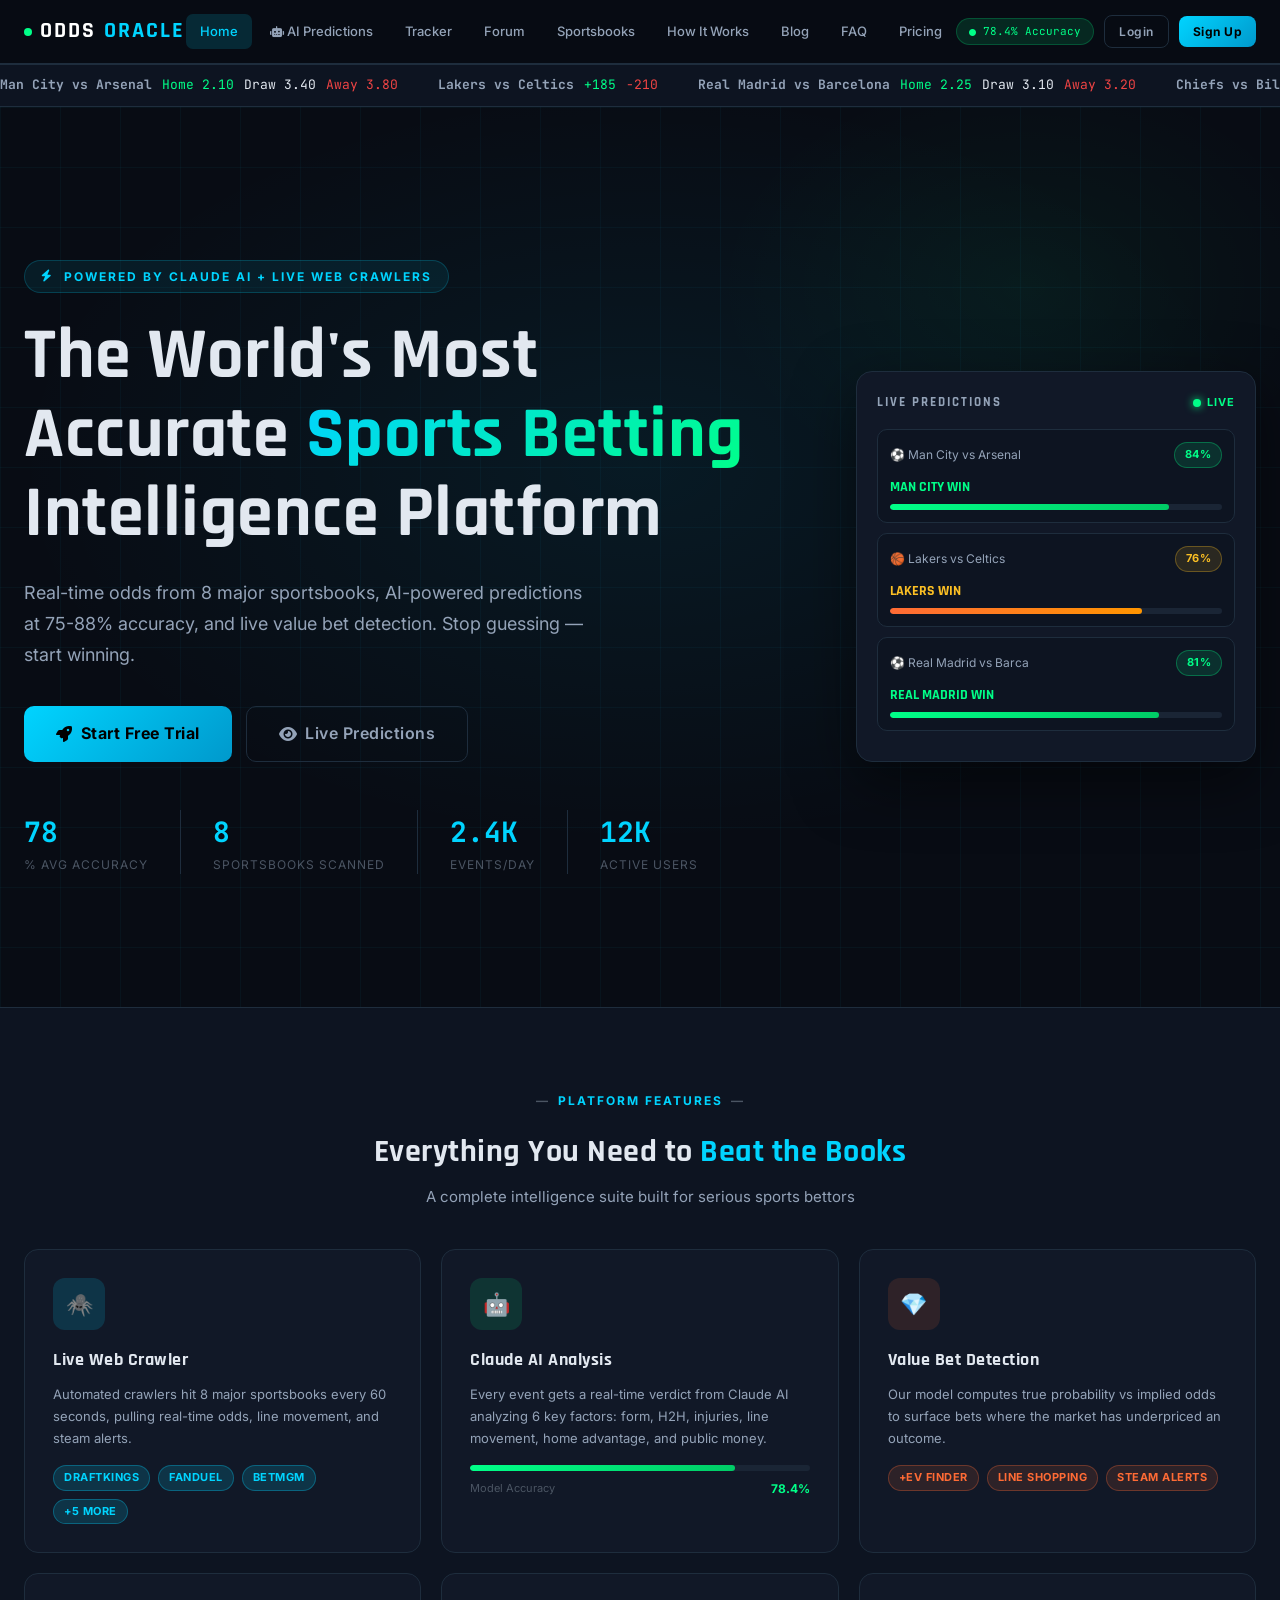
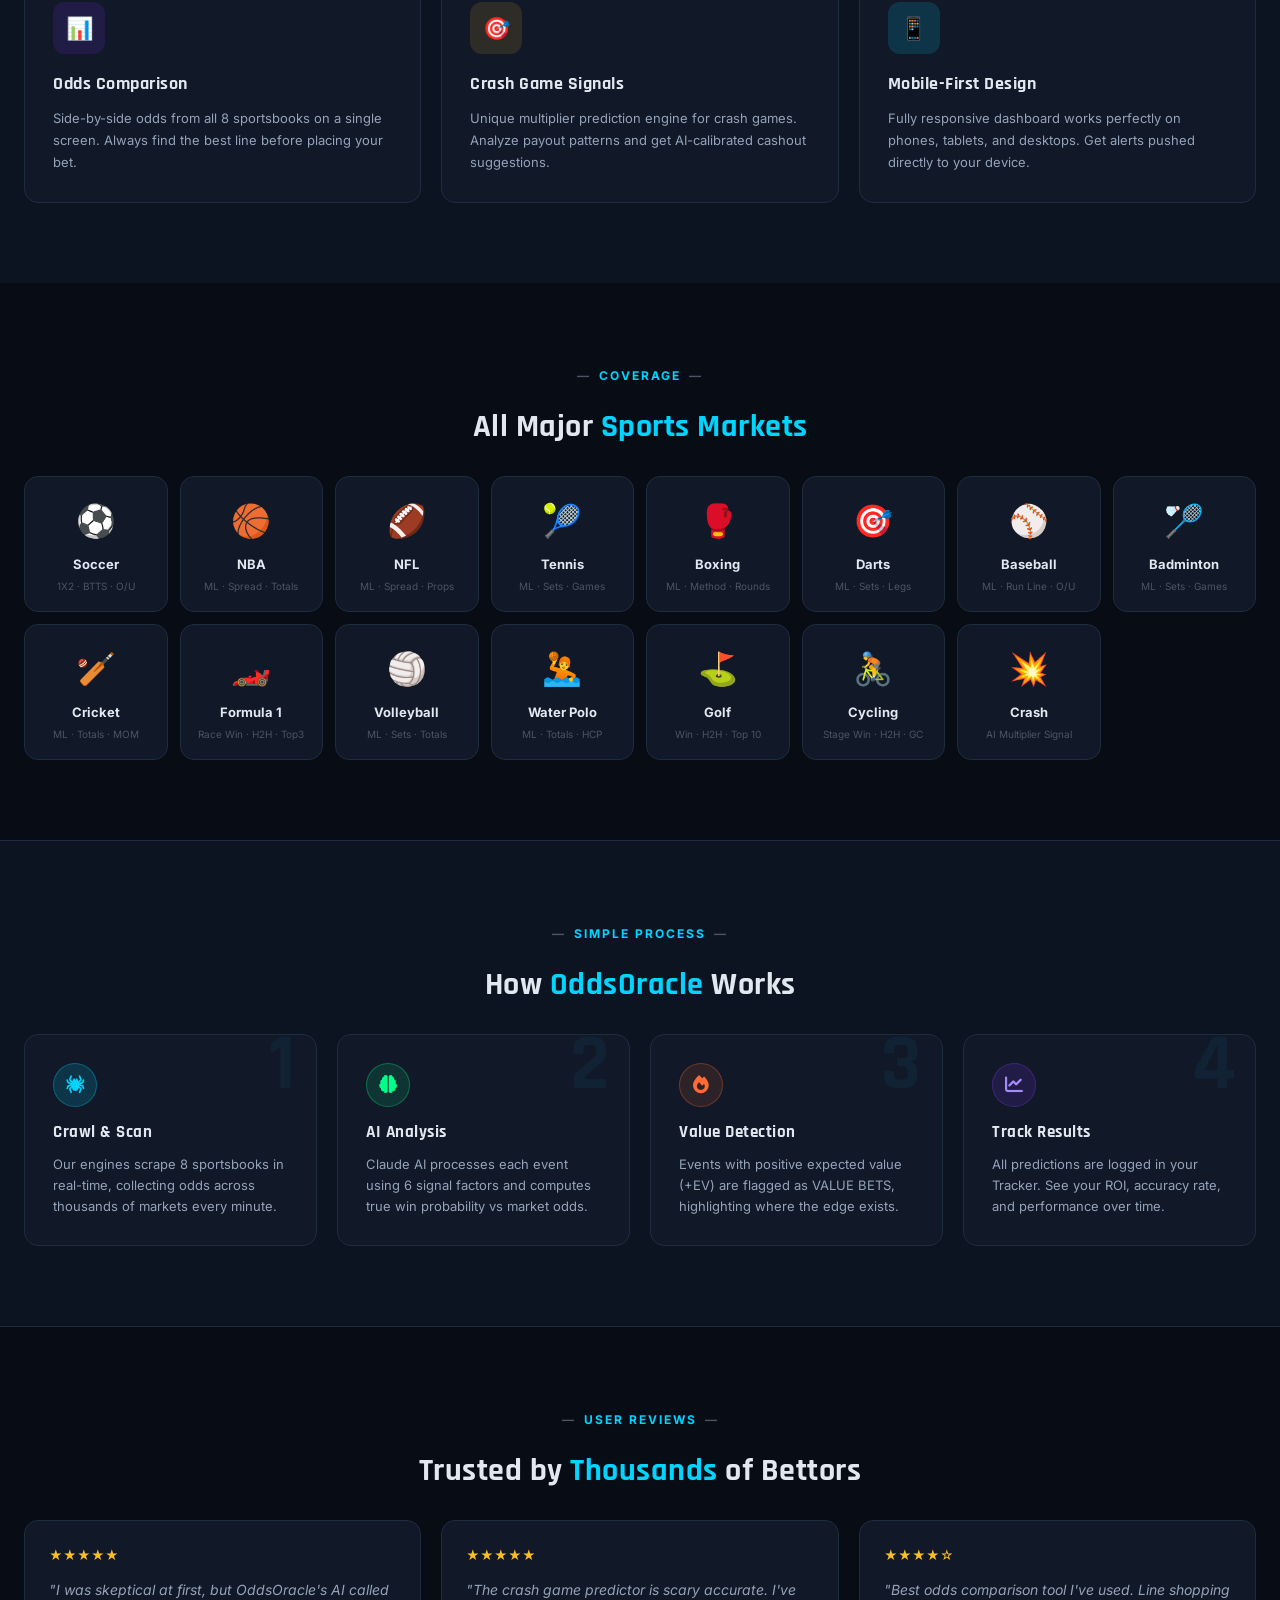
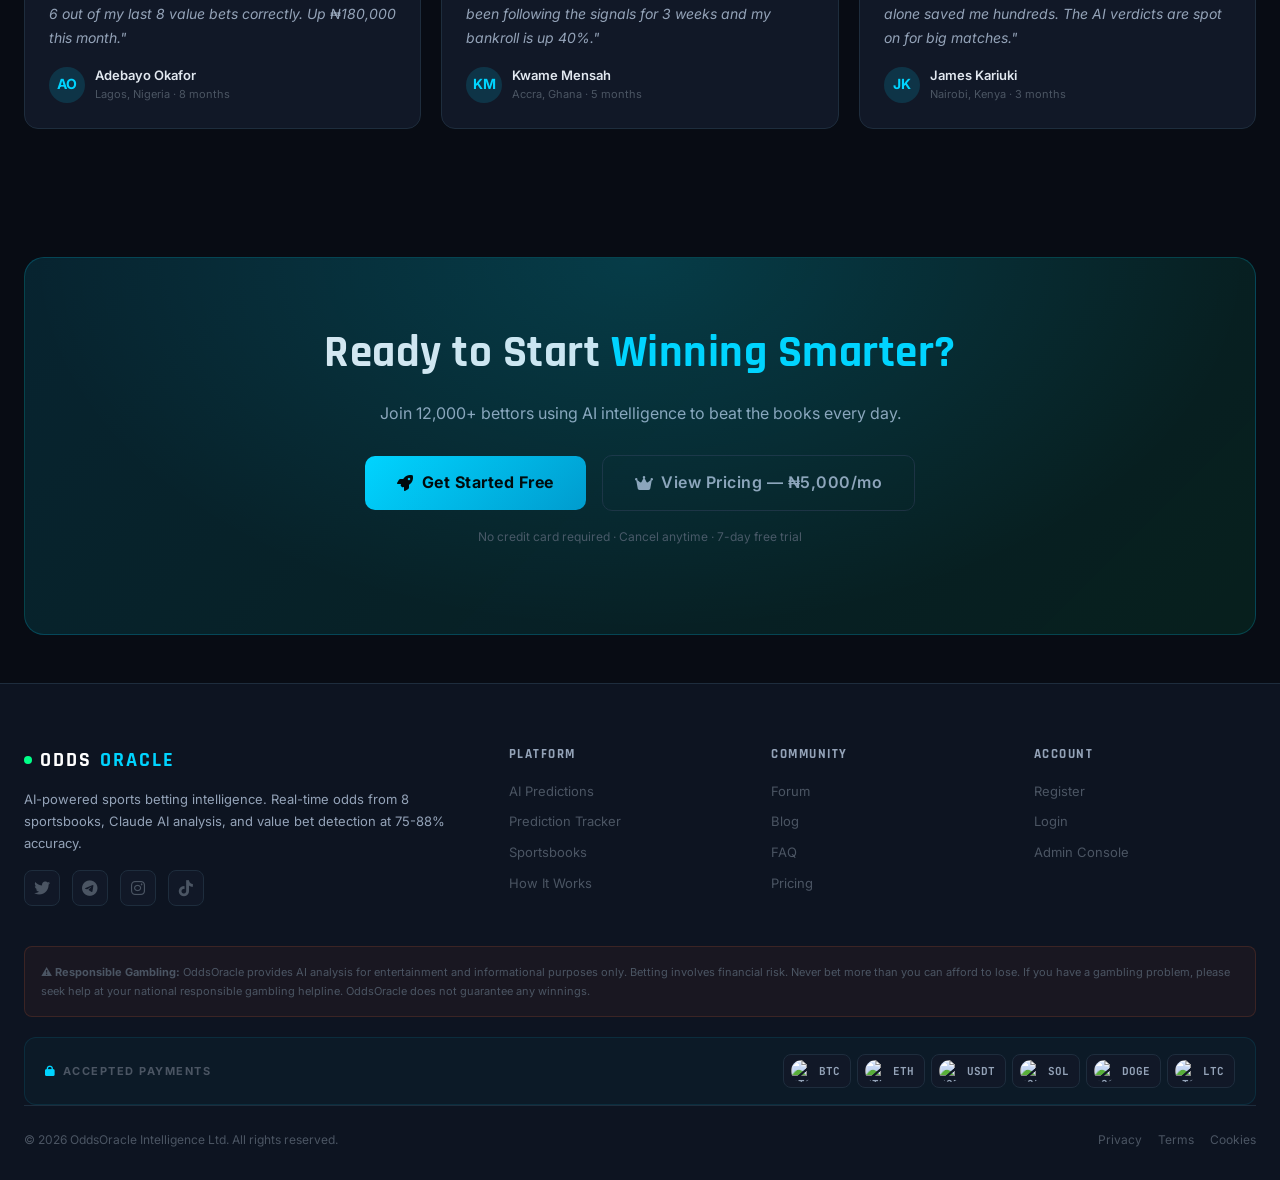
==== commit 44a7f47b: "Fix mobile responsiveness: override inline grids, hero layout, ticker, and all breakpoints Made-with" ====
--- a/index.html
+++ b/index.html
@@ -134,7 +134,7 @@
   <div class="hero-bg"></div>
   <div class="hero-grid-lines"></div>
   <div class="container" style="position:relative;z-index:2">
-    <div style="display:grid;grid-template-columns:1fr auto;gap:60px;align-items:center">
+    <div class="hero-cols">
       <div class="hero-content">
         <div class="hero-eyebrow"><i class="fa fa-bolt"></i> Powered by Claude AI + Live Web Crawlers</div>
         <h1>The World's Most Accurate <span>Sports Betting</span> Intelligence Platform</h1>
@@ -144,19 +144,19 @@
           <a href="predictions.html" class="btn btn-ghost btn-lg"><i class="fa fa-eye"></i> Live Predictions</a>
         </div>
         <div class="hero-stats">
-          <div>
+          <div class="hero-stat-item">
             <div class="hero-stat-val" id="statAccuracy">78</div>
             <div class="hero-stat-lbl">% Avg Accuracy</div>
           </div>
-          <div style="border-left:1px solid var(--border);padding-left:32px">
+          <div class="hero-stat-item" style="border-left:1px solid var(--border);padding-left:32px">
             <div class="hero-stat-val" id="statBooks">8</div>
             <div class="hero-stat-lbl">Sportsbooks Scanned</div>
           </div>
-          <div style="border-left:1px solid var(--border);padding-left:32px">
+          <div class="hero-stat-item" style="border-left:1px solid var(--border);padding-left:32px">
             <div class="hero-stat-val" id="statEvents">2.4K</div>
             <div class="hero-stat-lbl">Events/Day</div>
           </div>
-          <div style="border-left:1px solid var(--border);padding-left:32px">
+          <div class="hero-stat-item" style="border-left:1px solid var(--border);padding-left:32px">
             <div class="hero-stat-val" id="statUsers">12K</div>
             <div class="hero-stat-lbl">Active Users</div>
           </div>
@@ -164,7 +164,7 @@
       </div>
 
       <!-- Mini dashboard preview -->
-      <div style="width:360px;flex-shrink:0" class="reveal" id="heroVisual">
+      <div class="reveal" id="heroVisual">
         <div style="background:var(--bg-card);border:1px solid var(--border);border-radius:16px;padding:20px;box-shadow:0 20px 60px rgba(0,0,0,0.5)">
           <div class="flex-between mb-16">
             <span style="font-family:'Rajdhani',sans-serif;font-size:13px;font-weight:700;letter-spacing:2px;color:var(--text-secondary)">LIVE PREDICTIONS</span>
--- a/css/style.css
+++ b/css/style.css
@@ -530,6 +530,163 @@
   .btn-sm { padding: 5px 10px; font-size: 11px; }
   .stat-val { font-size: 16px; }
   .badge { padding: 2px 7px; font-size: 10px; }
+}
+
+/* ════════════════════════════════════════════════════════════
+   COMPREHENSIVE MOBILE FIXES
+   Targets inline styles, overflow, and layout issues
+   ════════════════════════════════════════════════════════════ */
+
+/* ── Prevent horizontal scroll everywhere ── */
+html, body { max-width: 100vw; overflow-x: hidden; }
+*, *::before, *::after { max-width: 100%; }
+
+/* ── Hero 2-col layout — collapses on mobile ── */
+.hero-cols {
+  display: grid;
+  grid-template-columns: 1fr 400px;
+  gap: 60px;
+  align-items: center;
+}
+@media (max-width: 1100px) { .hero-cols { grid-template-columns: 1fr 340px; gap: 36px; } }
+@media (max-width: 900px)  { .hero-cols { grid-template-columns: 1fr; gap: 0; } }
+
+/* ── Hero stat items — remove inline borders on mobile ── */
+.hero-stat-item { display: flex; flex-direction: column; }
+
+/* ── Win notification — correct top offset per navbar height ── */
+@media (max-width: 768px) {
+  .win-notify { top: 60px !important; }
+}
+
+@media (max-width: 768px) {
+  /* ── Hero ── */
+  #heroVisual { display: none !important; }
+  .hero-cols  { grid-template-columns: 1fr !important; }
+  .hero       { padding: 72px 0 36px !important; }
+  .hero p     { font-size: 15px !important; }
+
+  /* Hero stats — 2×2 grid, remove inline border-left */
+  .hero-stats {
+    display: grid !important;
+    grid-template-columns: 1fr 1fr !important;
+    gap: 12px !important;
+    margin-top: 24px !important;
+  }
+  .hero-stats > div {
+    border-left: none !important;
+    padding-left: 0 !important;
+    background: var(--bg-card);
+    border: 1px solid var(--border);
+    border-radius: 10px;
+    padding: 14px 10px !important;
+    text-align: center;
+  }
+
+  /* Ticker — fix margin when navbar shrinks to 60px */
+  .ticker-wrap { margin-top: 60px !important; }
+
+  /* Inline grids — force single column */
+  [style*="grid-template-columns: 1fr 1fr"]           { grid-template-columns: 1fr !important; }
+  [style*="grid-template-columns:1fr 1fr"]             { grid-template-columns: 1fr !important; }
+  [style*="grid-template-columns: 2fr 1fr"]            { grid-template-columns: 1fr !important; }
+  [style*="grid-template-columns:2fr 1fr"]             { grid-template-columns: 1fr !important; }
+  [style*="grid-template-columns: 240px 1fr"]          { grid-template-columns: 1fr !important; }
+  [style*="grid-template-columns:240px 1fr"]           { grid-template-columns: 1fr !important; }
+  [style*="grid-template-columns: 1fr 380px"]          { grid-template-columns: 1fr !important; }
+  [style*="grid-template-columns:1fr 380px"]           { grid-template-columns: 1fr !important; }
+  [style*="grid-template-columns: 1fr 340px"]          { grid-template-columns: 1fr !important; }
+  [style*="grid-template-columns:1fr 340px"]           { grid-template-columns: 1fr !important; }
+  [style*="grid-template-columns: 1fr 320px"]          { grid-template-columns: 1fr !important; }
+  [style*="grid-template-columns:1fr 320px"]           { grid-template-columns: 1fr !important; }
+  /* Repeat N-col inline grids collapse to 2 columns on tablet, then 1 on mobile */
+  [style*="grid-template-columns:repeat(4,1fr)"]       { grid-template-columns: repeat(2,1fr) !important; }
+  [style*="grid-template-columns: repeat(4, 1fr)"]     { grid-template-columns: repeat(2,1fr) !important; }
+  [style*="grid-template-columns:repeat(3,1fr)"]       { grid-template-columns: 1fr !important; }
+  [style*="grid-template-columns: repeat(3, 1fr)"]     { grid-template-columns: 1fr !important; }
+  [style*="grid-template-columns:repeat(2,1fr)"]       { grid-template-columns: 1fr !important; }
+  [style*="grid-template-columns: repeat(2, 1fr)"]     { grid-template-columns: 1fr !important; }
+  /* 3-col auth/blog/two-pane layouts */
+  [style*="grid-template-columns: 1fr 1fr 1fr"]        { grid-template-columns: 1fr !important; }
+  [style*="grid-template-columns:1fr 1fr 1fr"]         { grid-template-columns: 1fr !important; }
+  /* Sidebar panels */
+  [style*="240px 1fr 260px"]                           { grid-template-columns: 1fr !important; }
+  [style*="260px 1fr"]                                 { grid-template-columns: 1fr !important; }
+  [style*="280px 1fr"]                                 { grid-template-columns: 1fr !important; }
+
+  /* Fixed widths — make fluid */
+  [style*="width:360px"]  { width: 100% !important; max-width: 100% !important; }
+  [style*="width:380px"]  { width: 100% !important; max-width: 100% !important; }
+  [style*="width:480px"]  { width: 100% !important; max-width: 100% !important; }
+  [style*="width: 360px"] { width: 100% !important; max-width: 100% !important; }
+
+  /* Inline gap reductions */
+  [style*="gap:60px"]  { gap: 20px !important; }
+  [style*="gap:40px"]  { gap: 16px !important; }
+  [style*="gap: 60px"] { gap: 20px !important; }
+  [style*="gap: 40px"] { gap: 16px !important; }
+
+  /* Inline padding reductions */
+  [style*="padding: 60px 40px"] { padding: 32px 16px !important; }
+  [style*="padding:60px 40px"]  { padding: 32px 16px !important; }
+
+  /* Ensure every section clips properly */
+  section, .section, .section-sm, .page-hero { overflow-x: hidden; }
+
+  /* Crawler card header — wrap text on small screens */
+  .card-header { flex-wrap: wrap !important; gap: 8px !important; }
+
+  /* Forum / sportsbooks sidebar grids */
+  [style*="240px 1fr 260px"] { grid-template-columns: 1fr !important; }
+  [style*="240px 1fr"]       { grid-template-columns: 1fr !important; }
+
+  /* Auth pages */
+  .auth-page { grid-template-columns: 1fr !important; }
+  .auth-left  { display: none !important; }
+  .auth-right { min-height: 100vh; padding-top: 80px !important; justify-content: flex-start !important; }
+
+  /* Blog featured */
+  [style*="grid-template-columns: 1fr 1fr"].blog-featured { grid-template-columns: 1fr !important; }
+
+  /* Remove large inline min-heights that break mobile flow */
+  [style*="min-height: 300px"] { min-height: 160px !important; }
+}
+
+@media (max-width: 480px) {
+  /* Hero stats — stay 2-col even on small phones */
+  .hero-stats {
+    grid-template-columns: 1fr 1fr !important;
+    gap: 8px !important;
+  }
+  .hero-stat-val  { font-size: 20px !important; }
+  .hero-stat-lbl  { font-size: 10px !important; }
+  .hero-eyebrow   { font-size: 10px !important; padding: 5px 10px !important; }
+  .hero h1        { font-size: clamp(1.6rem, 7vw, 2.2rem) !important; }
+  .hero p         { font-size: 14px !important; margin-bottom: 20px !important; }
+
+  /* CTA banner buttons — stack vertically */
+  .cta-banner .flex-center { flex-direction: column !important; gap: 10px !important; }
+  .cta-banner .btn-lg      { width: 100% !important; justify-content: center !important; }
+
+  /* Any min-width that causes overflow */
+  [style*="min-width:"] { min-width: 0 !important; }
+
+  /* Reduce huge step number watermarks */
+  [style*="font-size:100px"] { font-size: 60px !important; }
+  [style*="font-size:80px"]  { font-size: 48px !important; }
+  [style*="font-size:64px"]  { font-size: 40px !important; }
+
+  /* Crash stats 4-col → 2-col on small mobile */
+  [style*="grid-template-columns:repeat(4,1fr)"]   { grid-template-columns: repeat(2,1fr) !important; }
+  [style*="grid-template-columns: repeat(4, 1fr)"] { grid-template-columns: repeat(2,1fr) !important; }
+
+  /* Blog featured body padding */
+  .blog-featured-body { padding: 16px !important; }
+  .blog-featured-body h2 { font-size: 1.2rem !important; }
+
+  /* Flex rows that force overflow — allow wrap */
+  .flex-between { flex-wrap: wrap !important; }
+  [style*="display:flex"][style*="gap:"] { flex-wrap: wrap !important; }
 }
 
 /* ── Touch: Improve tap targets ── */
